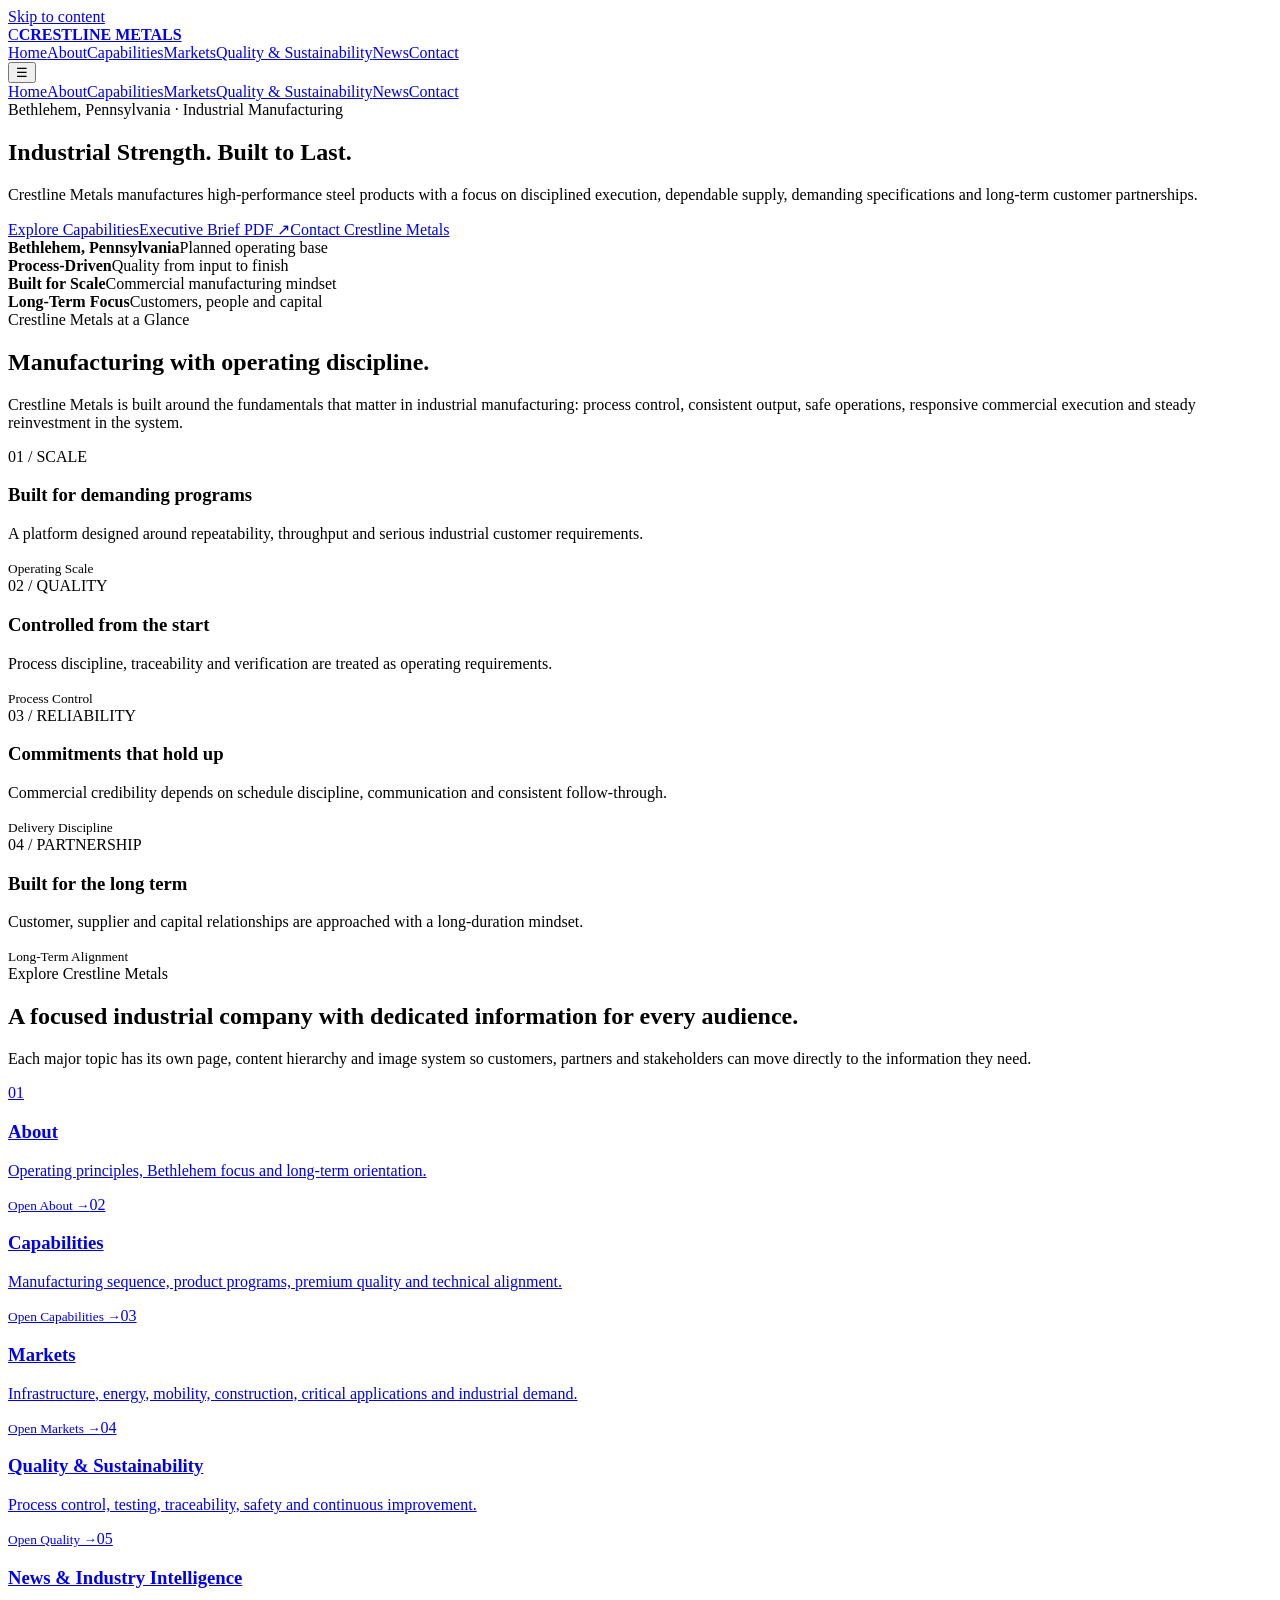
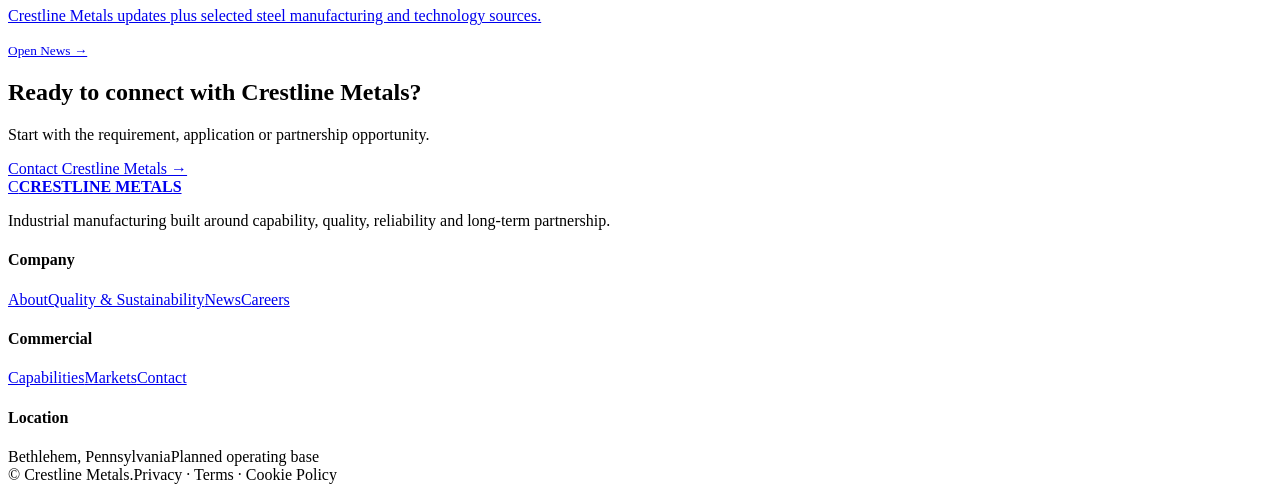
==== index.html @ d195bc72 "Add public executive brief to Crestline homepage" ====
<!doctype html><html lang='en'><head><meta charset='utf-8'><meta name='viewport' content='width=device-width,initial-scale=1'><meta name='description' content='Crestline Metals is a Bethlehem, Pennsylvania-focused industrial manufacturer built around capability, quality, reliability and long-term partnership.'><title>Crestline Metals | Industrial Strength. Built to Last.</title><link rel='stylesheet' href='/styles.css'></head><body><a class='skip' href='#main'>Skip to content</a><div class='progress' id='progress'></div><header><div class='wrap nav'><a class='brand' href='/'><span class='mark'><span>C</span></span><span class='brandtext'><strong>CRESTLINE METALS</strong></span></a><nav class='navlinks'><a class='active' href='/'>Home</a><a href='/about'>About</a><a href='/capabilities'>Capabilities</a><a href='/markets'>Markets</a><a href='/quality'>Quality & Sustainability</a><a href='/news'>News</a><a href='/contact'>Contact</a></nav><button class='menu' id='menu' aria-expanded='false'>☰</button></div><nav class='mobilepanel' id='mobilepanel'><a href='/'>Home</a><a href='/about'>About</a><a href='/capabilities'>Capabilities</a><a href='/markets'>Markets</a><a href='/quality'>Quality & Sustainability</a><a href='/news'>News</a><a href='/contact'>Contact</a></nav></header><main id='main'><section class='hero home'><div class='hero-bg' style="background-image:url('https://images.pexels.com/photos/7739856/pexels-photo-7739856.jpeg?auto=compress&cs=tinysrgb&w=2400')"></div><div class='hero-grid'></div><div class='wrap hero-inner'><span class='eyebrow'>Bethlehem, Pennsylvania · Industrial Manufacturing</span><h1>Industrial Strength. <span>Built to Last.</span></h1><p class='lead'>Crestline Metals manufactures high-performance steel products with a focus on disciplined execution, dependable supply, demanding specifications and long-term customer partnerships.</p><div class='hero-actions'><a class='btn white' href='/capabilities'>Explore Capabilities</a><a class='btn outline' href='https://josephjilovec.com/api/executive-brief/crestline-metals' target='_blank' rel='noopener noreferrer'>Executive Brief PDF ↗</a><a class='btn outline' href='/contact'>Contact Crestline Metals</a></div><div class='hero-meta'><div><strong>Bethlehem, Pennsylvania</strong><span>Planned operating base</span></div><div><strong>Process-Driven</strong><span>Quality from input to finish</span></div><div><strong>Built for Scale</strong><span>Commercial manufacturing mindset</span></div><div><strong>Long-Term Focus</strong><span>Customers, people and capital</span></div></div></div></section><section class='section white'><div class='wrap'><div class='section-head' data-reveal><div><span class='eyebrow'>Crestline Metals at a Glance</span><h2>Manufacturing with operating discipline.</h2></div><p>Crestline Metals is built around the fundamentals that matter in industrial manufacturing: process control, consistent output, safe operations, responsive commercial execution and steady reinvestment in the system.</p></div><div class='grid4' data-reveal><article class='card'><span class='num'>01 / SCALE</span><h3>Built for demanding programs</h3><p>A platform designed around repeatability, throughput and serious industrial customer requirements.</p><small>Operating Scale</small></article><article class='card'><span class='num'>02 / QUALITY</span><h3>Controlled from the start</h3><p>Process discipline, traceability and verification are treated as operating requirements.</p><small>Process Control</small></article><article class='card'><span class='num'>03 / RELIABILITY</span><h3>Commitments that hold up</h3><p>Commercial credibility depends on schedule discipline, communication and consistent follow-through.</p><small>Delivery Discipline</small></article><article class='card'><span class='num'>04 / PARTNERSHIP</span><h3>Built for the long term</h3><p>Customer, supplier and capital relationships are approached with a long-duration mindset.</p><small>Long-Term Alignment</small></article></div></div></section><section class='section dark'><div class='wrap'><div class='section-head' data-reveal><div><span class='eyebrow'>Explore Crestline Metals</span><h2>A focused industrial company with dedicated information for every audience.</h2></div><p>Each major topic has its own page, content hierarchy and image system so customers, partners and stakeholders can move directly to the information they need.</p></div><div class='marketgrid' data-reveal><a class='card' href='/about'><span class='num'>01</span><h3>About</h3><p>Operating principles, Bethlehem focus and long-term orientation.</p><small>Open About →</small></a><a class='card' href='/capabilities'><span class='num'>02</span><h3>Capabilities</h3><p>Manufacturing sequence, product programs, premium quality and technical alignment.</p><small>Open Capabilities →</small></a><a class='card' href='/markets'><span class='num'>03</span><h3>Markets</h3><p>Infrastructure, energy, mobility, construction, critical applications and industrial demand.</p><small>Open Markets →</small></a><a class='card' href='/quality'><span class='num'>04</span><h3>Quality & Sustainability</h3><p>Process control, testing, traceability, safety and continuous improvement.</p><small>Open Quality →</small></a><a class='card' href='/news'><span class='num'>05</span><h3>News & Industry Intelligence</h3><p>Crestline Metals updates plus selected steel manufacturing and technology sources.</p><small>Open News →</small></a></div></div></section></main><section class='final'><div class='wrap finalgrid'><div><h2>Ready to connect with Crestline Metals?</h2><p>Start with the requirement, application or partnership opportunity.</p></div><a class='btn dark' href='/contact'>Contact Crestline Metals →</a></div></section><footer><div class='wrap'><div class='footergrid'><div class='footerbrand'><a class='brand' href='/'><span class='mark'><span>C</span></span><span class='brandtext'><strong>CRESTLINE METALS</strong></span></a><p>Industrial manufacturing built around capability, quality, reliability and long-term partnership.</p></div><div class='fcol'><h4>Company</h4><a href='/about'>About</a><a href='/quality'>Quality & Sustainability</a><a href='/news'>News</a><a href='/careers'>Careers</a></div><div class='fcol'><h4>Commercial</h4><a href='/capabilities'>Capabilities</a><a href='/markets'>Markets</a><a href='/contact'>Contact</a></div><div class='fcol'><h4>Location</h4><span>Bethlehem, Pennsylvania</span><span>Planned operating base</span></div></div><div class='footerbottom'><span>© <span id='year'></span> Crestline Metals.</span><span>Privacy · Terms · Cookie Policy</span></div></div></footer><script src='/site.js'></script></body></html>
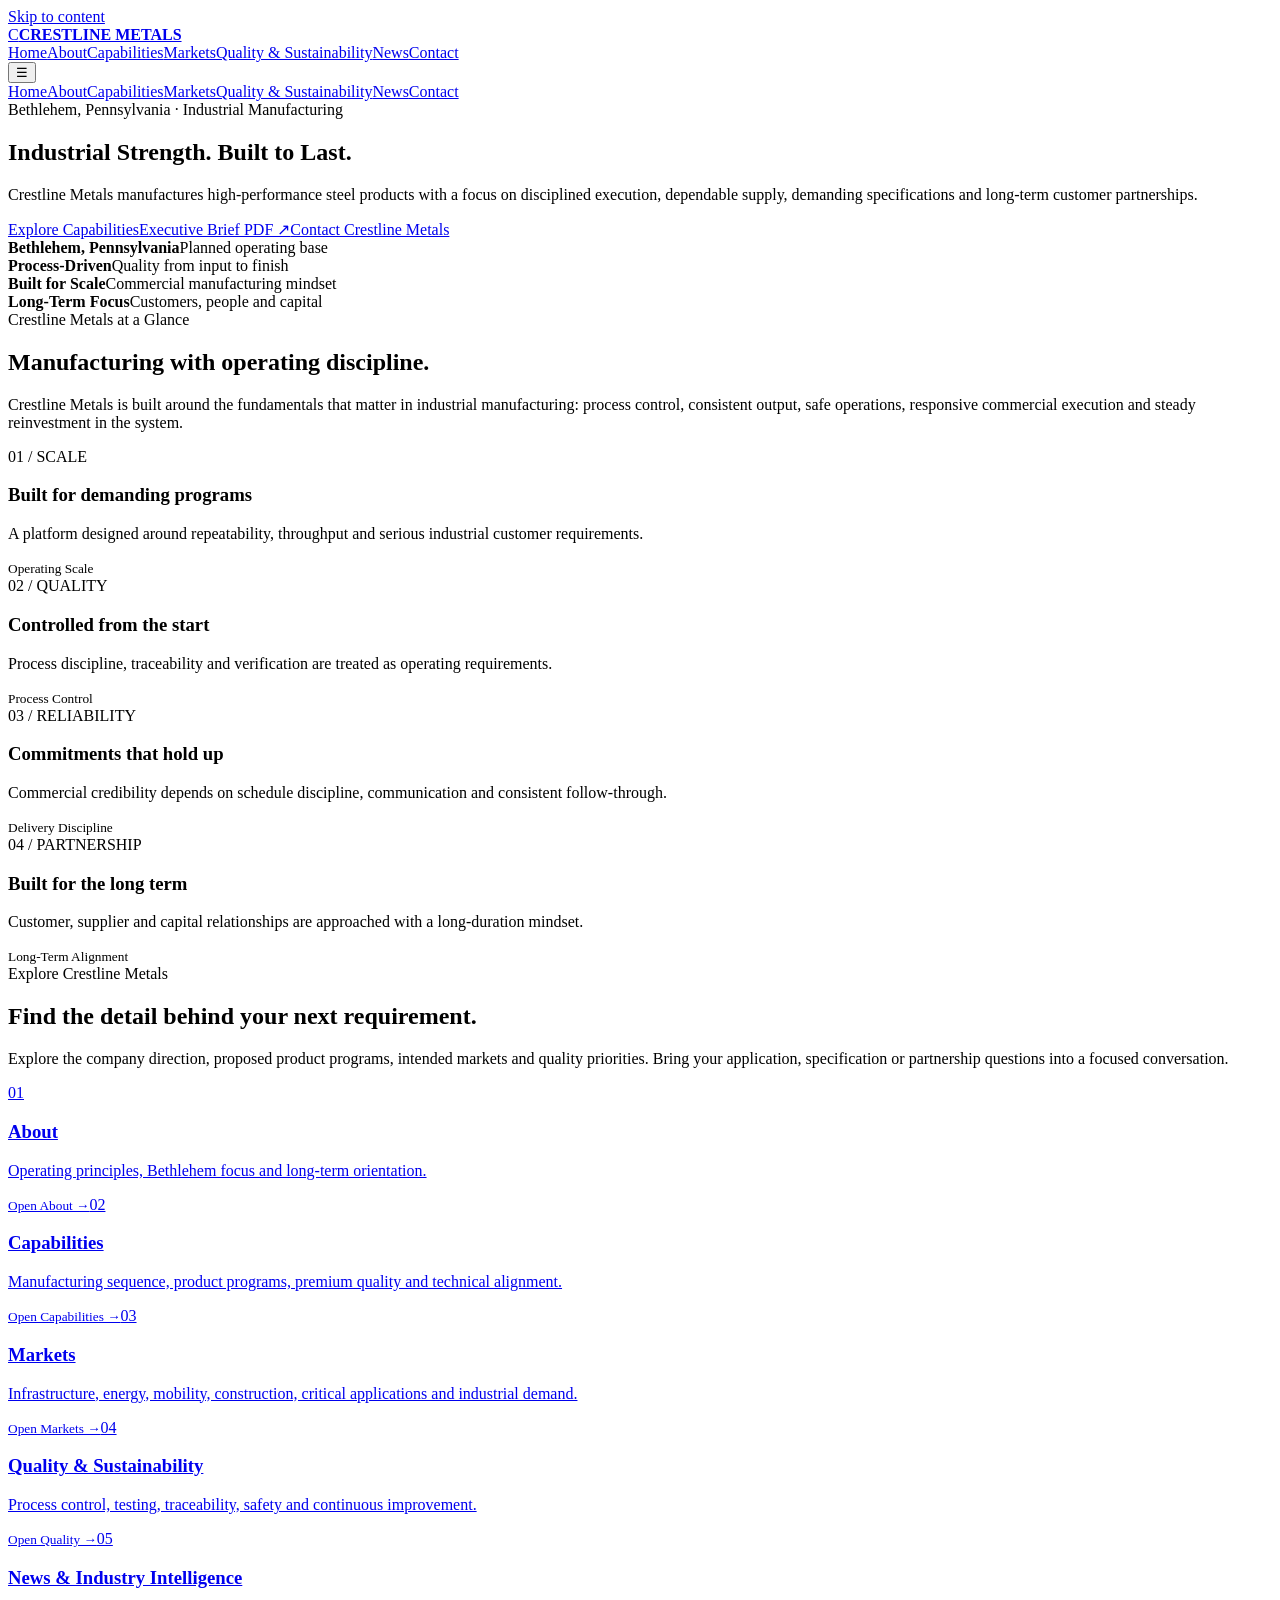
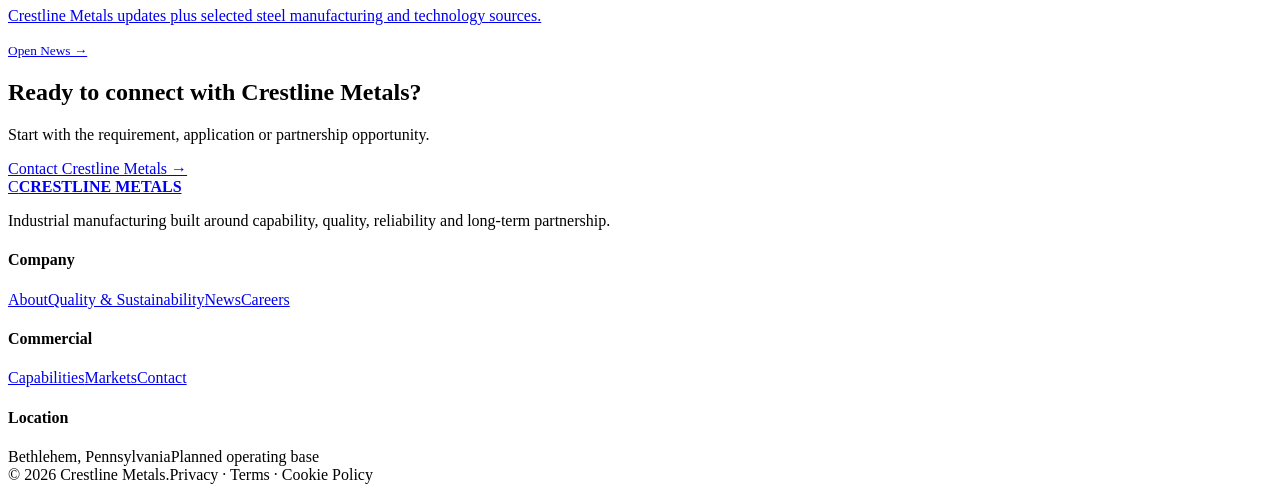
==== commit 8034316a: "Replace internal website commentary with customer-facing copy" ====
--- a/index.html
+++ b/index.html
@@ -1 +1 @@
-<!doctype html><html lang='en'><head><meta charset='utf-8'><meta name='viewport' content='width=device-width,initial-scale=1'><meta name='description' content='Crestline Metals is a Bethlehem, Pennsylvania-focused industrial manufacturer built around capability, quality, reliability and long-term partnership.'><title>Crestline Metals | Industrial Strength. Built to Last.</title><link rel='stylesheet' href='/styles.css'></head><body><a class='skip' href='#main'>Skip to content</a><div class='progress' id='progress'></div><header><div class='wrap nav'><a class='brand' href='/'><span class='mark'><span>C</span></span><span class='brandtext'><strong>CRESTLINE METALS</strong></span></a><nav class='navlinks'><a class='active' href='/'>Home</a><a href='/about'>About</a><a href='/capabilities'>Capabilities</a><a href='/markets'>Markets</a><a href='/quality'>Quality & Sustainability</a><a href='/news'>News</a><a href='/contact'>Contact</a></nav><button class='menu' id='menu' aria-expanded='false'>☰</button></div><nav class='mobilepanel' id='mobilepanel'><a href='/'>Home</a><a href='/about'>About</a><a href='/capabilities'>Capabilities</a><a href='/markets'>Markets</a><a href='/quality'>Quality & Sustainability</a><a href='/news'>News</a><a href='/contact'>Contact</a></nav></header><main id='main'><section class='hero home'><div class='hero-bg' style="background-image:url('https://images.pexels.com/photos/7739856/pexels-photo-7739856.jpeg?auto=compress&cs=tinysrgb&w=2400')"></div><div class='hero-grid'></div><div class='wrap hero-inner'><span class='eyebrow'>Bethlehem, Pennsylvania · Industrial Manufacturing</span><h1>Industrial Strength. <span>Built to Last.</span></h1><p class='lead'>Crestline Metals manufactures high-performance steel products with a focus on disciplined execution, dependable supply, demanding specifications and long-term customer partnerships.</p><div class='hero-actions'><a class='btn white' href='/capabilities'>Explore Capabilities</a><a class='btn outline' href='https://josephjilovec.com/api/executive-brief/crestline-metals' target='_blank' rel='noopener noreferrer'>Executive Brief PDF ↗</a><a class='btn outline' href='/contact'>Contact Crestline Metals</a></div><div class='hero-meta'><div><strong>Bethlehem, Pennsylvania</strong><span>Planned operating base</span></div><div><strong>Process-Driven</strong><span>Quality from input to finish</span></div><div><strong>Built for Scale</strong><span>Commercial manufacturing mindset</span></div><div><strong>Long-Term Focus</strong><span>Customers, people and capital</span></div></div></div></section><section class='section white'><div class='wrap'><div class='section-head' data-reveal><div><span class='eyebrow'>Crestline Metals at a Glance</span><h2>Manufacturing with operating discipline.</h2></div><p>Crestline Metals is built around the fundamentals that matter in industrial manufacturing: process control, consistent output, safe operations, responsive commercial execution and steady reinvestment in the system.</p></div><div class='grid4' data-reveal><article class='card'><span class='num'>01 / SCALE</span><h3>Built for demanding programs</h3><p>A platform designed around repeatability, throughput and serious industrial customer requirements.</p><small>Operating Scale</small></article><article class='card'><span class='num'>02 / QUALITY</span><h3>Controlled from the start</h3><p>Process discipline, traceability and verification are treated as operating requirements.</p><small>Process Control</small></article><article class='card'><span class='num'>03 / RELIABILITY</span><h3>Commitments that hold up</h3><p>Commercial credibility depends on schedule discipline, communication and consistent follow-through.</p><small>Delivery Discipline</small></article><article class='card'><span class='num'>04 / PARTNERSHIP</span><h3>Built for the long term</h3><p>Customer, supplier and capital relationships are approached with a long-duration mindset.</p><small>Long-Term Alignment</small></article></div></div></section><section class='section dark'><div class='wrap'><div class='section-head' data-reveal><div><span class='eyebrow'>Explore Crestline Metals</span><h2>A focused industrial company with dedicated information for every audience.</h2></div><p>Each major topic has its own page, content hierarchy and image system so customers, partners and stakeholders can move directly to the information they need.</p></div><div class='marketgrid' data-reveal><a class='card' href='/about'><span class='num'>01</span><h3>About</h3><p>Operating principles, Bethlehem focus and long-term orientation.</p><small>Open About →</small></a><a class='card' href='/capabilities'><span class='num'>02</span><h3>Capabilities</h3><p>Manufacturing sequence, product programs, premium quality and technical alignment.</p><small>Open Capabilities →</small></a><a class='card' href='/markets'><span class='num'>03</span><h3>Markets</h3><p>Infrastructure, energy, mobility, construction, critical applications and industrial demand.</p><small>Open Markets →</small></a><a class='card' href='/quality'><span class='num'>04</span><h3>Quality & Sustainability</h3><p>Process control, testing, traceability, safety and continuous improvement.</p><small>Open Quality →</small></a><a class='card' href='/news'><span class='num'>05</span><h3>News & Industry Intelligence</h3><p>Crestline Metals updates plus selected steel manufacturing and technology sources.</p><small>Open News →</small></a></div></div></section></main><section class='final'><div class='wrap finalgrid'><div><h2>Ready to connect with Crestline Metals?</h2><p>Start with the requirement, application or partnership opportunity.</p></div><a class='btn dark' href='/contact'>Contact Crestline Metals →</a></div></section><footer><div class='wrap'><div class='footergrid'><div class='footerbrand'><a class='brand' href='/'><span class='mark'><span>C</span></span><span class='brandtext'><strong>CRESTLINE METALS</strong></span></a><p>Industrial manufacturing built around capability, quality, reliability and long-term partnership.</p></div><div class='fcol'><h4>Company</h4><a href='/about'>About</a><a href='/quality'>Quality & Sustainability</a><a href='/news'>News</a><a href='/careers'>Careers</a></div><div class='fcol'><h4>Commercial</h4><a href='/capabilities'>Capabilities</a><a href='/markets'>Markets</a><a href='/contact'>Contact</a></div><div class='fcol'><h4>Location</h4><span>Bethlehem, Pennsylvania</span><span>Planned operating base</span></div></div><div class='footerbottom'><span>© <span id='year'></span> Crestline Metals.</span><span>Privacy · Terms · Cookie Policy</span></div></div></footer><script src='/site.js'></script></body></html>+<!doctype html><html lang='en'><head><meta charset='utf-8'><meta name='viewport' content='width=device-width,initial-scale=1'><meta name='description' content='Crestline Metals is a Bethlehem, Pennsylvania-focused industrial manufacturer built around capability, quality, reliability and long-term partnership.'><title>Crestline Metals | Industrial Strength. Built to Last.</title><link rel='stylesheet' href='/styles.css'></head><body><a class='skip' href='#main'>Skip to content</a><div class='progress' id='progress'></div><header><div class='wrap nav'><a class='brand' href='/'><span class='mark'><span>C</span></span><span class='brandtext'><strong>CRESTLINE METALS</strong></span></a><nav class='navlinks'><a class='active' href='/'>Home</a><a href='/about'>About</a><a href='/capabilities'>Capabilities</a><a href='/markets'>Markets</a><a href='/quality'>Quality & Sustainability</a><a href='/news'>News</a><a href='/contact'>Contact</a></nav><button class='menu' id='menu' aria-expanded='false'>☰</button></div><nav class='mobilepanel' id='mobilepanel'><a href='/'>Home</a><a href='/about'>About</a><a href='/capabilities'>Capabilities</a><a href='/markets'>Markets</a><a href='/quality'>Quality & Sustainability</a><a href='/news'>News</a><a href='/contact'>Contact</a></nav></header><main id='main'><section class='hero home'><div class='hero-bg' style="background-image:url('https://images.pexels.com/photos/7739856/pexels-photo-7739856.jpeg?auto=compress&cs=tinysrgb&w=2400')"></div><div class='hero-grid'></div><div class='wrap hero-inner'><span class='eyebrow'>Bethlehem, Pennsylvania · Industrial Manufacturing</span><h1>Industrial Strength. <span>Built to Last.</span></h1><p class='lead'>Crestline Metals manufactures high-performance steel products with a focus on disciplined execution, dependable supply, demanding specifications and long-term customer partnerships.</p><div class='hero-actions'><a class='btn white' href='/capabilities'>Explore Capabilities</a><a class='btn outline' href='https://josephjilovec.com/api/executive-brief/crestline-metals' target='_blank' rel='noopener noreferrer'>Executive Brief PDF ↗</a><a class='btn outline' href='/contact'>Contact Crestline Metals</a></div><div class='hero-meta'><div><strong>Bethlehem, Pennsylvania</strong><span>Planned operating base</span></div><div><strong>Process-Driven</strong><span>Quality from input to finish</span></div><div><strong>Built for Scale</strong><span>Commercial manufacturing mindset</span></div><div><strong>Long-Term Focus</strong><span>Customers, people and capital</span></div></div></div></section><section class='section white'><div class='wrap'><div class='section-head' data-reveal><div><span class='eyebrow'>Crestline Metals at a Glance</span><h2>Manufacturing with operating discipline.</h2></div><p>Crestline Metals is built around the fundamentals that matter in industrial manufacturing: process control, consistent output, safe operations, responsive commercial execution and steady reinvestment in the system.</p></div><div class='grid4' data-reveal><article class='card'><span class='num'>01 / SCALE</span><h3>Built for demanding programs</h3><p>A platform designed around repeatability, throughput and serious industrial customer requirements.</p><small>Operating Scale</small></article><article class='card'><span class='num'>02 / QUALITY</span><h3>Controlled from the start</h3><p>Process discipline, traceability and verification are treated as operating requirements.</p><small>Process Control</small></article><article class='card'><span class='num'>03 / RELIABILITY</span><h3>Commitments that hold up</h3><p>Commercial credibility depends on schedule discipline, communication and consistent follow-through.</p><small>Delivery Discipline</small></article><article class='card'><span class='num'>04 / PARTNERSHIP</span><h3>Built for the long term</h3><p>Customer, supplier and capital relationships are approached with a long-duration mindset.</p><small>Long-Term Alignment</small></article></div></div></section><section class='section dark'><div class='wrap'><div class='section-head' data-reveal><div><span class='eyebrow'>Explore Crestline Metals</span><h2>Find the detail behind your next requirement.</h2></div><p>Explore the company direction, proposed product programs, intended markets and quality priorities. Bring your application, specification or partnership questions into a focused conversation.</p></div><div class='marketgrid' data-reveal><a class='card' href='/about'><span class='num'>01</span><h3>About</h3><p>Operating principles, Bethlehem focus and long-term orientation.</p><small>Open About →</small></a><a class='card' href='/capabilities'><span class='num'>02</span><h3>Capabilities</h3><p>Manufacturing sequence, product programs, premium quality and technical alignment.</p><small>Open Capabilities →</small></a><a class='card' href='/markets'><span class='num'>03</span><h3>Markets</h3><p>Infrastructure, energy, mobility, construction, critical applications and industrial demand.</p><small>Open Markets →</small></a><a class='card' href='/quality'><span class='num'>04</span><h3>Quality & Sustainability</h3><p>Process control, testing, traceability, safety and continuous improvement.</p><small>Open Quality →</small></a><a class='card' href='/news'><span class='num'>05</span><h3>News & Industry Intelligence</h3><p>Crestline Metals updates plus selected steel manufacturing and technology sources.</p><small>Open News →</small></a></div></div></section></main><section class='final'><div class='wrap finalgrid'><div><h2>Ready to connect with Crestline Metals?</h2><p>Start with the requirement, application or partnership opportunity.</p></div><a class='btn dark' href='/contact'>Contact Crestline Metals →</a></div></section><footer><div class='wrap'><div class='footergrid'><div class='footerbrand'><a class='brand' href='/'><span class='mark'><span>C</span></span><span class='brandtext'><strong>CRESTLINE METALS</strong></span></a><p>Industrial manufacturing built around capability, quality, reliability and long-term partnership.</p></div><div class='fcol'><h4>Company</h4><a href='/about'>About</a><a href='/quality'>Quality & Sustainability</a><a href='/news'>News</a><a href='/careers'>Careers</a></div><div class='fcol'><h4>Commercial</h4><a href='/capabilities'>Capabilities</a><a href='/markets'>Markets</a><a href='/contact'>Contact</a></div><div class='fcol'><h4>Location</h4><span>Bethlehem, Pennsylvania</span><span>Planned operating base</span></div></div><div class='footerbottom'><span>© <span id='year'></span> Crestline Metals.</span><span>Privacy · Terms · Cookie Policy</span></div></div></footer><script src='/site.js'></script></body></html>
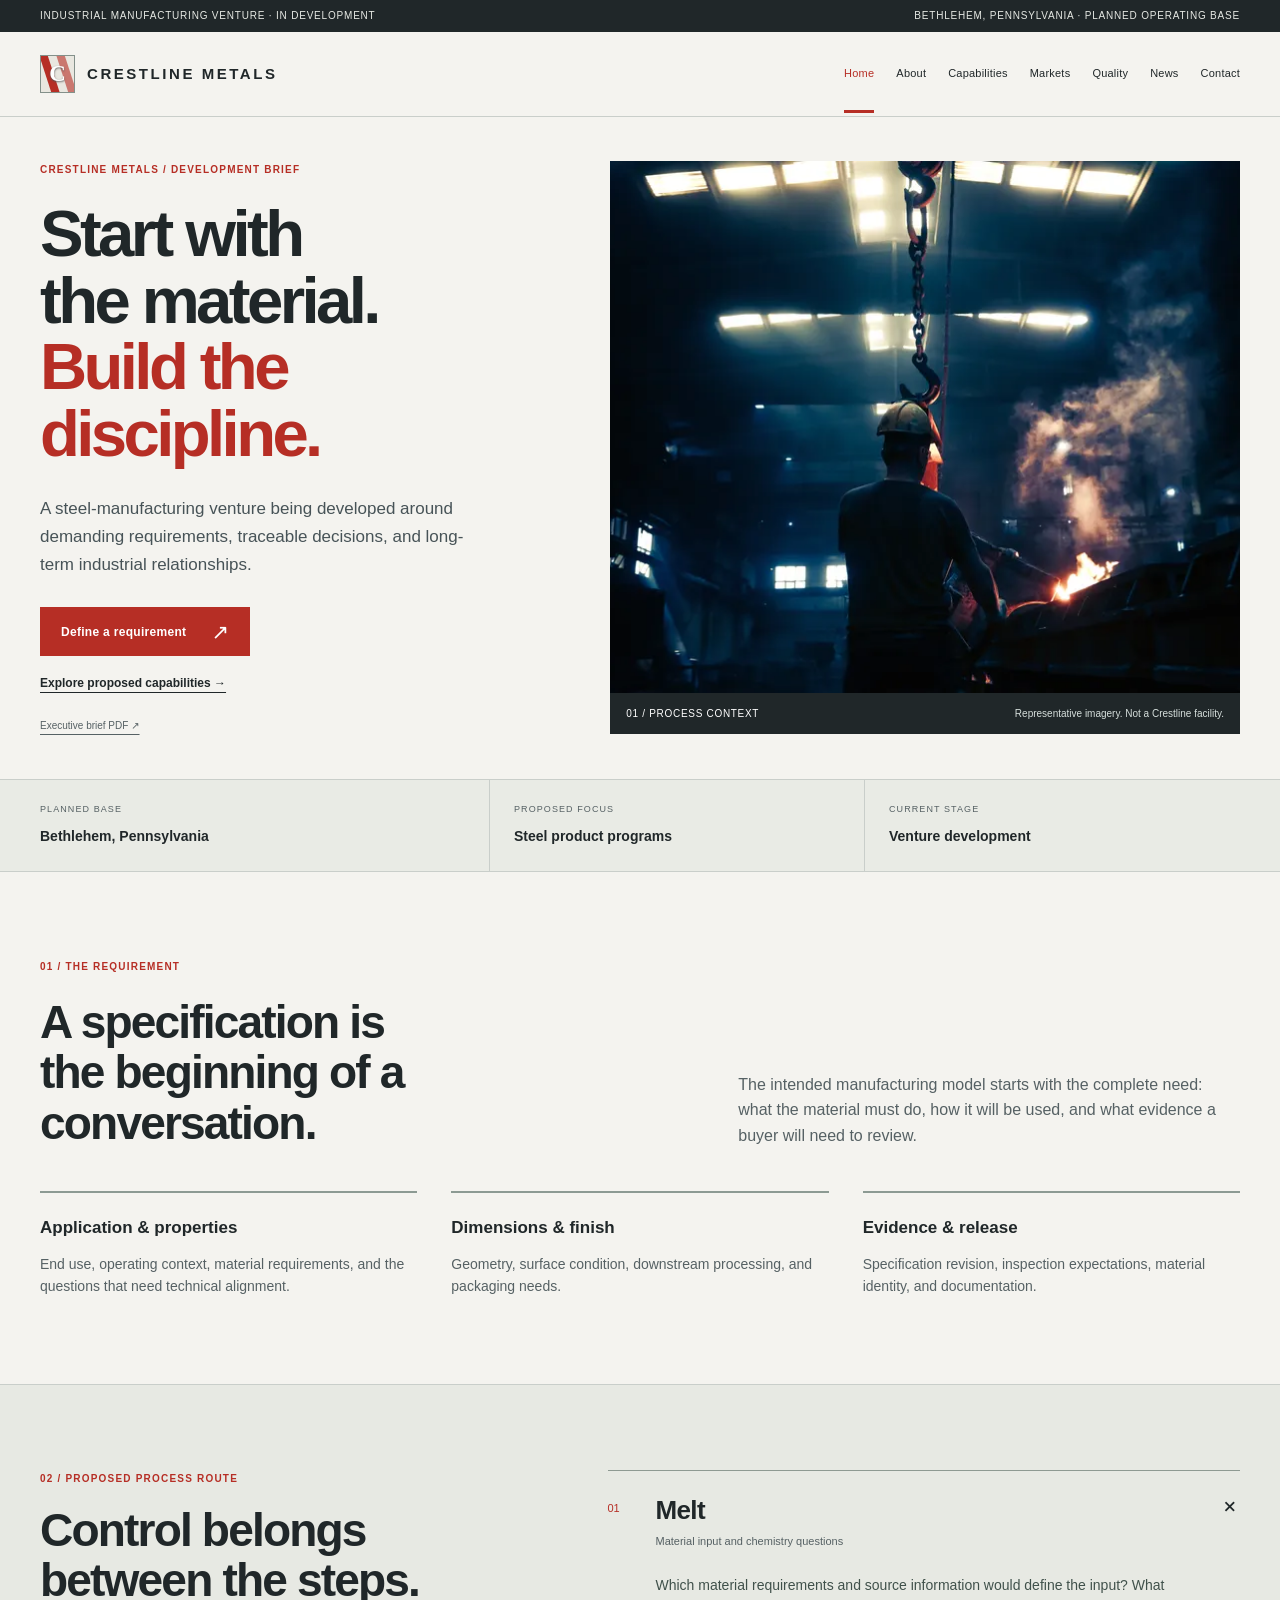
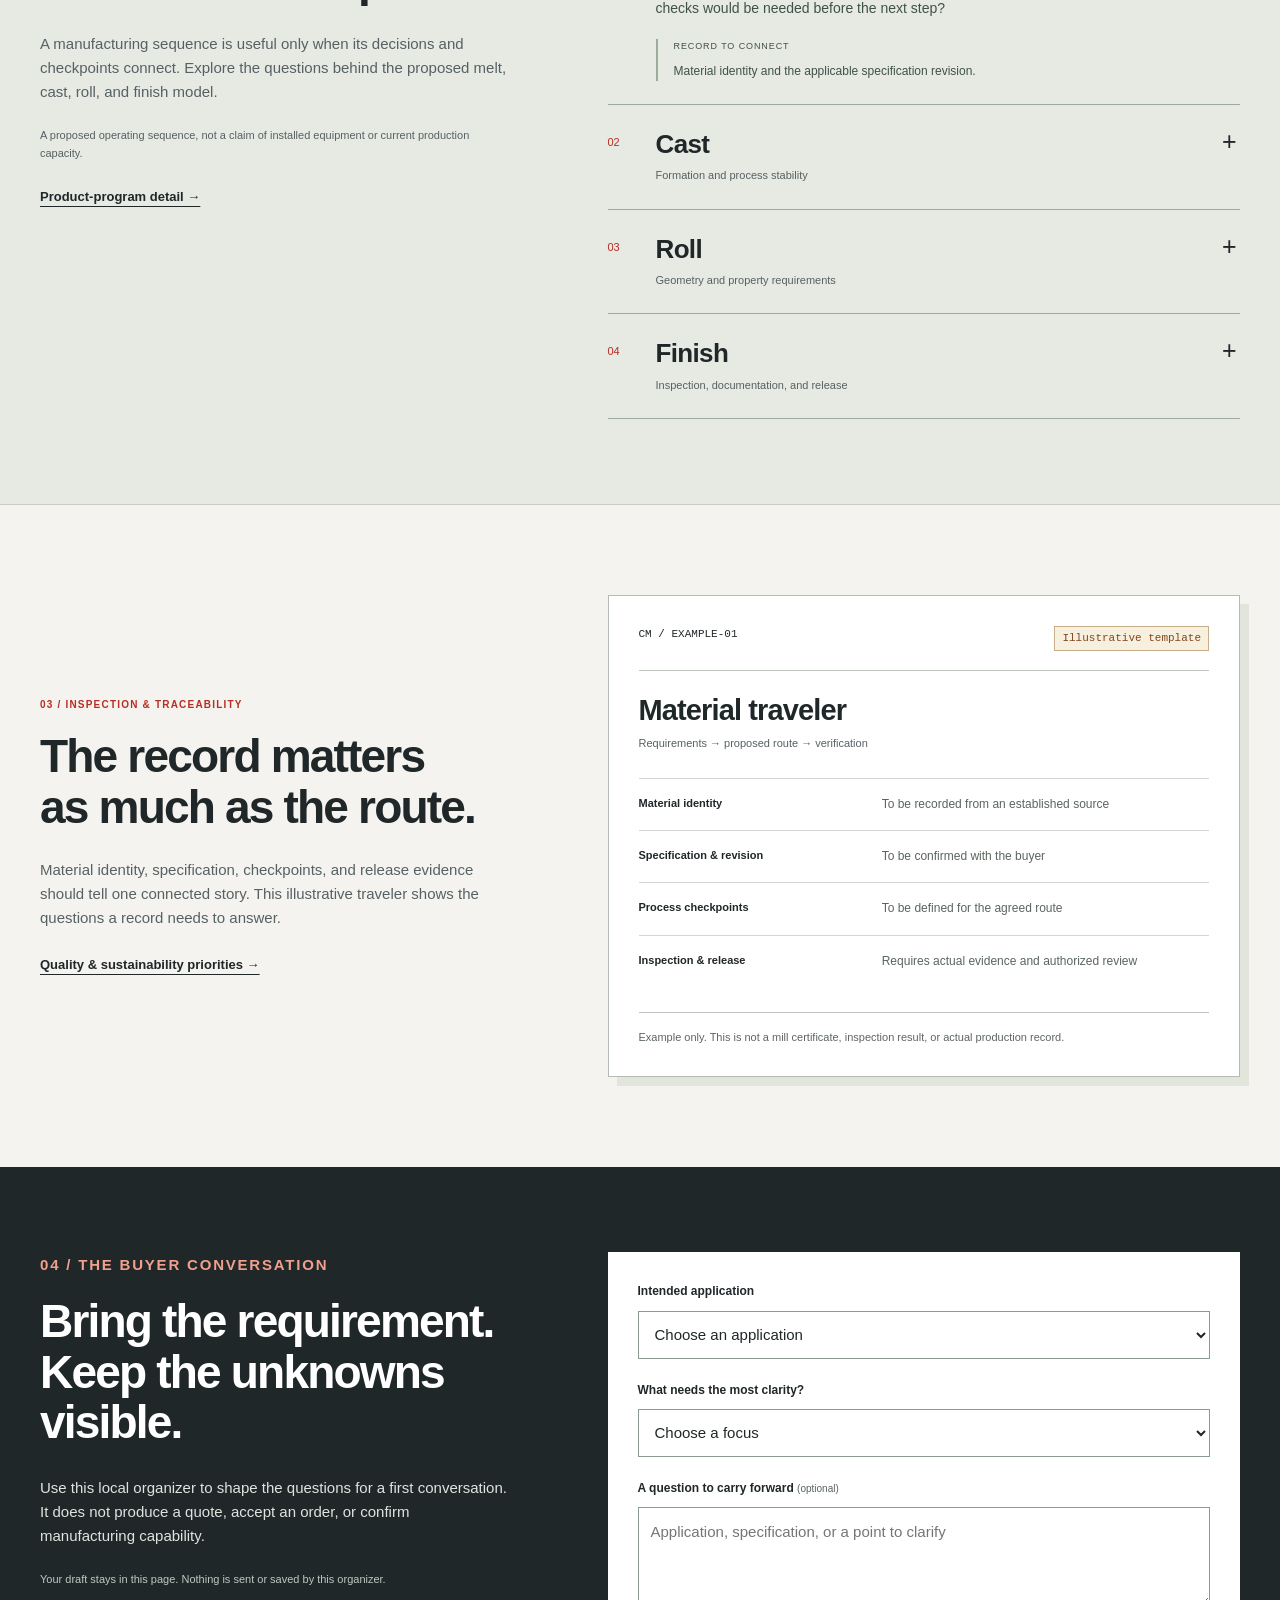
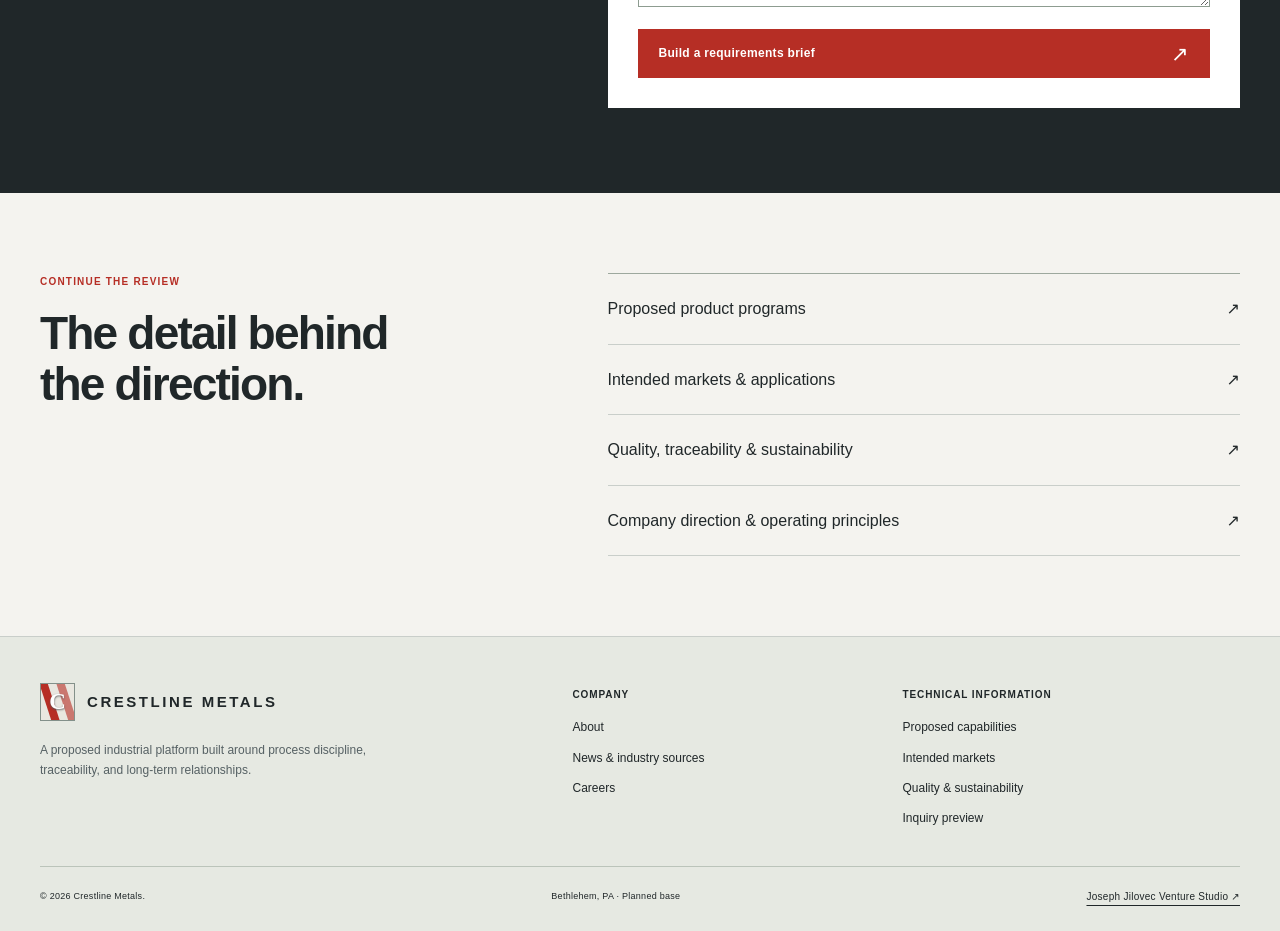
==== commit 46e15cd1: "Build Crestline's material-to-buyer story and consolidate its theme Connect requirements, a proposed" ====
--- a/index.html
+++ b/index.html
@@ -1 +1,14 @@
-<!doctype html><html lang='en'><head><meta charset='utf-8'><meta name='viewport' content='width=device-width,initial-scale=1'><meta name='description' content='Crestline Metals is a Bethlehem, Pennsylvania-focused industrial manufacturer built around capability, quality, reliability and long-term partnership.'><title>Crestline Metals | Industrial Strength. Built to Last.</title><link rel='stylesheet' href='/styles.css'></head><body><a class='skip' href='#main'>Skip to content</a><div class='progress' id='progress'></div><header><div class='wrap nav'><a class='brand' href='/'><span class='mark'><span>C</span></span><span class='brandtext'><strong>CRESTLINE METALS</strong></span></a><nav class='navlinks'><a class='active' href='/'>Home</a><a href='/about'>About</a><a href='/capabilities'>Capabilities</a><a href='/markets'>Markets</a><a href='/quality'>Quality & Sustainability</a><a href='/news'>News</a><a href='/contact'>Contact</a></nav><button class='menu' id='menu' aria-expanded='false'>☰</button></div><nav class='mobilepanel' id='mobilepanel'><a href='/'>Home</a><a href='/about'>About</a><a href='/capabilities'>Capabilities</a><a href='/markets'>Markets</a><a href='/quality'>Quality & Sustainability</a><a href='/news'>News</a><a href='/contact'>Contact</a></nav></header><main id='main'><section class='hero home'><div class='hero-bg' style="background-image:url('https://images.pexels.com/photos/7739856/pexels-photo-7739856.jpeg?auto=compress&cs=tinysrgb&w=2400')"></div><div class='hero-grid'></div><div class='wrap hero-inner'><span class='eyebrow'>Bethlehem, Pennsylvania · Industrial Manufacturing</span><h1>Industrial Strength. <span>Built to Last.</span></h1><p class='lead'>Crestline Metals manufactures high-performance steel products with a focus on disciplined execution, dependable supply, demanding specifications and long-term customer partnerships.</p><div class='hero-actions'><a class='btn white' href='/capabilities'>Explore Capabilities</a><a class='btn outline' href='https://josephjilovec.com/api/executive-brief/crestline-metals' target='_blank' rel='noopener noreferrer'>Executive Brief PDF ↗</a><a class='btn outline' href='/contact'>Contact Crestline Metals</a></div><div class='hero-meta'><div><strong>Bethlehem, Pennsylvania</strong><span>Planned operating base</span></div><div><strong>Process-Driven</strong><span>Quality from input to finish</span></div><div><strong>Built for Scale</strong><span>Commercial manufacturing mindset</span></div><div><strong>Long-Term Focus</strong><span>Customers, people and capital</span></div></div></div></section><section class='section white'><div class='wrap'><div class='section-head' data-reveal><div><span class='eyebrow'>Crestline Metals at a Glance</span><h2>Manufacturing with operating discipline.</h2></div><p>Crestline Metals is built around the fundamentals that matter in industrial manufacturing: process control, consistent output, safe operations, responsive commercial execution and steady reinvestment in the system.</p></div><div class='grid4' data-reveal><article class='card'><span class='num'>01 / SCALE</span><h3>Built for demanding programs</h3><p>A platform designed around repeatability, throughput and serious industrial customer requirements.</p><small>Operating Scale</small></article><article class='card'><span class='num'>02 / QUALITY</span><h3>Controlled from the start</h3><p>Process discipline, traceability and verification are treated as operating requirements.</p><small>Process Control</small></article><article class='card'><span class='num'>03 / RELIABILITY</span><h3>Commitments that hold up</h3><p>Commercial credibility depends on schedule discipline, communication and consistent follow-through.</p><small>Delivery Discipline</small></article><article class='card'><span class='num'>04 / PARTNERSHIP</span><h3>Built for the long term</h3><p>Customer, supplier and capital relationships are approached with a long-duration mindset.</p><small>Long-Term Alignment</small></article></div></div></section><section class='section dark'><div class='wrap'><div class='section-head' data-reveal><div><span class='eyebrow'>Explore Crestline Metals</span><h2>Find the detail behind your next requirement.</h2></div><p>Explore the company direction, proposed product programs, intended markets and quality priorities. Bring your application, specification or partnership questions into a focused conversation.</p></div><div class='marketgrid' data-reveal><a class='card' href='/about'><span class='num'>01</span><h3>About</h3><p>Operating principles, Bethlehem focus and long-term orientation.</p><small>Open About →</small></a><a class='card' href='/capabilities'><span class='num'>02</span><h3>Capabilities</h3><p>Manufacturing sequence, product programs, premium quality and technical alignment.</p><small>Open Capabilities →</small></a><a class='card' href='/markets'><span class='num'>03</span><h3>Markets</h3><p>Infrastructure, energy, mobility, construction, critical applications and industrial demand.</p><small>Open Markets →</small></a><a class='card' href='/quality'><span class='num'>04</span><h3>Quality & Sustainability</h3><p>Process control, testing, traceability, safety and continuous improvement.</p><small>Open Quality →</small></a><a class='card' href='/news'><span class='num'>05</span><h3>News & Industry Intelligence</h3><p>Crestline Metals updates plus selected steel manufacturing and technology sources.</p><small>Open News →</small></a></div></div></section></main><section class='final'><div class='wrap finalgrid'><div><h2>Ready to connect with Crestline Metals?</h2><p>Start with the requirement, application or partnership opportunity.</p></div><a class='btn dark' href='/contact'>Contact Crestline Metals →</a></div></section><footer><div class='wrap'><div class='footergrid'><div class='footerbrand'><a class='brand' href='/'><span class='mark'><span>C</span></span><span class='brandtext'><strong>CRESTLINE METALS</strong></span></a><p>Industrial manufacturing built around capability, quality, reliability and long-term partnership.</p></div><div class='fcol'><h4>Company</h4><a href='/about'>About</a><a href='/quality'>Quality & Sustainability</a><a href='/news'>News</a><a href='/careers'>Careers</a></div><div class='fcol'><h4>Commercial</h4><a href='/capabilities'>Capabilities</a><a href='/markets'>Markets</a><a href='/contact'>Contact</a></div><div class='fcol'><h4>Location</h4><span>Bethlehem, Pennsylvania</span><span>Planned operating base</span></div></div><div class='footerbottom'><span>© <span id='year'></span> Crestline Metals.</span><span>Privacy · Terms · Cookie Policy</span></div></div></footer><script src='/site.js'></script></body></html>+<!doctype html><html lang="en"><head><meta charset="utf-8"><meta name="viewport" content="width=device-width,initial-scale=1"><title>Crestline Metals | Material. Process. Evidence.</title><meta name="description" content="A steel-manufacturing venture in development. Explore proposed process routes, traceability priorities, and a local buyer requirements brief. Bethlehem, Pennsylvania is the planned operating base."><link rel="canonical" href="https://crestlinemetals.josephjilovec.com/"><meta property="og:title" content="Crestline Metals | Material. Process. Evidence."><meta property="og:description" content="A proposed industrial platform centered on material requirements, process discipline, and traceable evidence."><meta property="og:url" content="https://crestlinemetals.josephjilovec.com/"><meta property="og:type" content="website"><meta property="og:image" content="https://crestlinemetals.josephjilovec.com/assets/steel-processing-1600.webp"><link rel="stylesheet" href="/styles.css"><script src="/site.js" defer></script><link rel="icon" href="/assets/crestline-mark.svg" type="image/svg+xml"></head><body><a class="skip" href="#main">Skip to content</a><header class="site-header"><div class="stage-strip"><div class="wrap"><span>Industrial manufacturing venture · In development</span><span>Bethlehem, Pennsylvania · Planned operating base</span></div></div><div class="wrap nav"><a class="brand" href="/" aria-label="Crestline Metals home"><span class="mark" aria-hidden="true"><span>C</span></span><span class="brandtext"><strong>CRESTLINE METALS</strong></span></a><nav class="navlinks" aria-label="Main navigation"><a href="/" aria-current="page">Home</a><a href="/about">About</a><a href="/capabilities">Capabilities</a><a href="/markets">Markets</a><a href="/quality">Quality</a><a href="/news">News</a><a href="/contact">Contact</a></nav><button class="menu" id="menu" type="button" aria-expanded="false" aria-controls="mobilepanel">Menu <span aria-hidden="true">+</span></button></div><nav class="mobilepanel" id="mobilepanel" aria-label="Mobile navigation" hidden><a href="/" aria-current="page">Home</a><a href="/about">About</a><a href="/capabilities">Capabilities</a><a href="/markets">Markets</a><a href="/quality">Quality</a><a href="/news">News</a><a href="/contact">Contact</a><a href="/careers">Careers</a></nav></header><main id="main">
+<section class="material-hero wrap" aria-labelledby="hero-title"><div class="material-copy"><p class="eyebrow">Crestline Metals / Development brief</p><h1 id="hero-title">Start with<br />the material.<br /><span>Build the discipline.</span></h1><p class="lead">A steel-manufacturing venture being developed around demanding requirements, traceable decisions, and long-term industrial relationships.</p><a class="btn red" href="#buyer-brief">Define a requirement <span aria-hidden="true">↗</span></a><a class="under-link" href="/capabilities">Explore proposed capabilities →</a><a class="brief-link" href="https://josephjilovec.com/api/executive-brief/crestline-metals" target="_blank" rel="noopener noreferrer">Executive brief PDF ↗</a></div><figure class="material-photo"><img src="/assets/steel-processing-1600.webp" srcset="/assets/steel-processing-800.webp 800w, /assets/steel-processing-1600.webp 1600w" sizes="(max-width: 760px) 100vw, 54vw" width="1600" height="1067" fetchpriority="high" alt="Representative photograph of an industrial worker beside a heated metal process." /><figcaption><span>01 / Process context</span><span>Representative imagery. Not a Crestline facility.</span></figcaption></figure></section>
+<div class="development-band"><div class="wrap"><div><span>Planned base</span><strong>Bethlehem, Pennsylvania</strong></div><div><span>Proposed focus</span><strong>Steel product programs</strong></div><div><span>Current stage</span><strong>Venture development</strong></div></div></div>
+<section class="requirements-section wrap" aria-labelledby="requirements-title"><div class="section-label">01 / The requirement</div><div class="requirements-intro"><h2 id="requirements-title">A specification is<br />the beginning of a conversation.</h2><p>The intended manufacturing model starts with the complete need: what the material must do, how it will be used, and what evidence a buyer will need to review.</p></div><dl class="requirement-topics"><div><dt>Application &amp; properties</dt><dd>End use, operating context, material requirements, and the questions that need technical alignment.</dd></div><div><dt>Dimensions &amp; finish</dt><dd>Geometry, surface condition, downstream processing, and packaging needs.</dd></div><div><dt>Evidence &amp; release</dt><dd>Specification revision, inspection expectations, material identity, and documentation.</dd></div></dl></section>
+<section class="route-section" aria-labelledby="route-title"><div class="wrap route-grid"><div><p class="section-label">02 / Proposed process route</p><h2 id="route-title">Control belongs<br />between the steps.</h2><p>A manufacturing sequence is useful only when its decisions and checkpoints connect. Explore the questions behind the proposed melt, cast, roll, and finish model.</p><p class="scope-note">A proposed operating sequence, not a claim of installed equipment or current production capacity.</p><a class="under-link" href="/capabilities">Product-program detail →</a></div><div class="process-route">
+<details open><summary><span class="route-number">01</span><span><strong>Melt</strong><small>Material input and chemistry questions</small></span><span class="expand" aria-hidden="true">+</span></summary><div><p>Which material requirements and source information would define the input? What checks would be needed before the next step?</p><dl><dt>Record to connect</dt><dd>Material identity and the applicable specification revision.</dd></dl></div></details>
+<details><summary><span class="route-number">02</span><span><strong>Cast</strong><small>Formation and process stability</small></span><span class="expand" aria-hidden="true">+</span></summary><div><p>Which formation route would fit the intended product? What process information would need to follow the material?</p><dl><dt>Record to connect</dt><dd>Proposed route, process checkpoints, and material continuity.</dd></dl></div></details>
+<details><summary><span class="route-number">03</span><span><strong>Roll</strong><small>Geometry and property requirements</small></span><span class="expand" aria-hidden="true">+</span></summary><div><p>Which dimensions, property requirements, and downstream needs would shape the route? What evidence would confirm the agreed requirement?</p><dl><dt>Record to connect</dt><dd>Buyer requirements and the proposed dimensional verification plan.</dd></dl></div></details>
+<details><summary><span class="route-number">04</span><span><strong>Finish</strong><small>Inspection, documentation, and release</small></span><span class="expand" aria-hidden="true">+</span></summary><div><p>Which finish, packaging, inspection, and release documents would be required? Who would verify that the record is complete?</p><dl><dt>Record to connect</dt><dd>Inspection evidence, documentation review, and release authority.</dd></dl></div></details>
+</div></div></section>
+<section class="trace-section wrap" aria-labelledby="trace-title"><div class="trace-intro"><p class="section-label">03 / Inspection &amp; traceability</p><h2 id="trace-title">The record matters<br />as much as the route.</h2><p>Material identity, specification, checkpoints, and release evidence should tell one connected story. This illustrative traveler shows the questions a record needs to answer.</p><a class="under-link" href="/quality">Quality &amp; sustainability priorities →</a></div><article class="traveler" aria-label="Illustrative traceability traveler"><div class="traveler-head"><span>CM / EXAMPLE-01</span><span class="status-tag">Illustrative template</span></div><h3>Material traveler</h3><p class="traveler-subtitle">Requirements → proposed route → verification</p><dl><div><dt>Material identity</dt><dd>To be recorded from an established source</dd></div><div><dt>Specification &amp; revision</dt><dd>To be confirmed with the buyer</dd></div><div><dt>Process checkpoints</dt><dd>To be defined for the agreed route</dd></div><div><dt>Inspection &amp; release</dt><dd>Requires actual evidence and authorized review</dd></div></dl><p class="traveler-note">Example only. This is not a mill certificate, inspection result, or actual production record.</p></article></section>
+<section id="buyer-brief" class="buyer-section" aria-labelledby="buyer-title"><div class="wrap buyer-grid"><div><p class="section-label">04 / The buyer conversation</p><h2 id="buyer-title">Bring the requirement.<br />Keep the unknowns visible.</h2><p>Use this local organizer to shape the questions for a first conversation. It does not produce a quote, accept an order, or confirm manufacturing capability.</p><p class="scope-note">Your draft stays in this page. Nothing is sent or saved by this organizer.</p></div><div class="buyer-workspace"><form id="requirement-brief"><div class="field"><label for="application">Intended application</label><select id="application" required><option value="">Choose an application</option><option value="infrastructure">Infrastructure</option><option value="energy">Energy</option><option value="mobility">Automotive &amp; mobility</option><option value="construction">Construction</option><option value="equipment">Industrial equipment</option><option value="other">Another application / To discuss</option></select></div><div class="field"><label for="priority">What needs the most clarity?</label><select id="priority" required><option value="">Choose a focus</option><option value="properties">Material properties</option><option value="dimensions">Dimensions &amp; finish</option><option value="traceability">Traceability &amp; documentation</option><option value="program">Program scope &amp; timing</option></select></div><div class="field"><label for="requirement-note">A question to carry forward <span>(optional)</span></label><textarea id="requirement-note" maxlength="1200" rows="3" placeholder="Application, specification, or a point to clarify"></textarea></div><button class="btn red" type="submit">Build a requirements brief <span aria-hidden="true">↗</span></button></form><section id="brief-result" class="brief-result" hidden aria-labelledby="brief-result-title"><h3 id="brief-result-title" tabindex="-1">Your requirements brief</h3><label for="brief-copy">Local draft / Not sent</label><textarea id="brief-copy" rows="10" readonly></textarea><p id="brief-status" role="status"></p><a class="btn dark" href="/contact#inquiry">Open the inquiry preview →</a><p class="scope-note">The inquiry page is also a local preview. This draft is not transferred or delivered automatically.</p></section></div></div></section>
+<section class="technical-index wrap" aria-labelledby="technical-title"><div><p class="section-label">Continue the review</p><h2 id="technical-title">The detail behind<br />the direction.</h2></div><nav aria-label="Explore technical information"><a href="/capabilities"><span>Proposed product programs</span><span aria-hidden="true">↗</span></a><a href="/markets"><span>Intended markets &amp; applications</span><span aria-hidden="true">↗</span></a><a href="/quality"><span>Quality, traceability &amp; sustainability</span><span aria-hidden="true">↗</span></a><a href="/about"><span>Company direction &amp; operating principles</span><span aria-hidden="true">↗</span></a></nav></section>
+</main><footer><div class="wrap"><div class="footergrid"><div class="footerbrand"><a class="brand" href="/"><span class="mark" aria-hidden="true"><span>C</span></span><span class="brandtext"><strong>CRESTLINE METALS</strong></span></a><p>A proposed industrial platform built around process discipline, traceability, and long-term relationships.</p></div><nav class="fcol" aria-label="Company links"><h2>Company</h2><a href="/about">About</a><a href="/news">News &amp; industry sources</a><a href="/careers">Careers</a></nav><nav class="fcol" aria-label="Technical links"><h2>Technical information</h2><a href="/capabilities">Proposed capabilities</a><a href="/markets">Intended markets</a><a href="/quality">Quality &amp; sustainability</a><a href="/contact">Inquiry preview</a></nav></div><div class="footerbottom"><span>© <span data-year>2026</span> Crestline Metals.</span><span>Bethlehem, PA · Planned base</span><a href="https://josephjilovec.com" target="_blank" rel="noopener noreferrer">Joseph Jilovec Venture Studio ↗</a></div></div></footer></body></html>
--- a/styles.css
+++ b/styles.css
@@ -0,0 +1,4 @@
+:root{--ink:#202729;--muted:#566164;--red:#b62e25;--paper:#f4f3ef;--white:#fff;--line:#c9ceca;--dark:#202729;--max:1260px}*{box-sizing:border-box}html{scroll-behavior:smooth;scroll-padding-top:130px}body{margin:0;background:var(--paper);color:var(--ink);font:16px/1.6 "Arial",ui-sans-serif,system-ui,sans-serif;-webkit-font-smoothing:antialiased}a{color:inherit;text-underline-offset:5px}button,input,select,textarea{font:inherit}button{cursor:pointer}img{display:block;max-width:100%;height:auto}h1,h2,h3,h4,p,figure{margin:0}h1,h2,h3,h4{line-height:1.1;font-weight:700;letter-spacing:-.04em}h1{font-size:clamp(46px,5.5vw,78px)}h2{font-size:clamp(34px,3.6vw,52px)}h3{font-size:24px}p+p{margin-top:18px}.wrap{width:min(calc(100% - 80px),var(--max));margin-inline:auto}a:focus-visible,button:focus-visible,select:focus-visible,input:focus-visible,textarea:focus-visible,summary:focus-visible,[tabindex="-1"]:focus-visible{outline:3px solid var(--red);outline-offset:5px}[hidden]{display:none!important}::selection{background:#eac1b7;color:#202729}.skip{position:fixed;top:8px;left:15px;transform:translateY(-170%);z-index:100;background:#fff;border:2px solid var(--red);padding:10px 15px}.skip:focus{transform:translateY(0)}.site-header{position:sticky;top:0;background:var(--paper);z-index:20;border-bottom:1px solid var(--line)}.stage-strip{background:var(--ink);color:#e6e9e4;font-size:9px;letter-spacing:.08em;text-transform:uppercase}.stage-strip>.wrap{display:flex;justify-content:space-between;gap:20px;padding-block:9px;line-height:1.4}.nav{display:flex;justify-content:space-between;gap:25px;align-items:center;min-height:84px}.brand{display:flex;gap:12px;align-items:center;text-decoration:none;color:var(--ink);flex-shrink:0}.brandtext strong{display:block;font-size:15px;font-weight:800;letter-spacing:.17em}.mark{position:relative;display:grid;place-items:center;width:35px;height:38px;background:#e9e7e0;border:1px solid #83908a;overflow:hidden;isolation:isolate;font-family:Georgia,serif;font-size:23px;font-weight:700}.mark:before,.mark:after{content:"";width:8px;height:55px;position:absolute;z-index:-1;background:var(--red);transform:rotate(-18deg);top:-8px}.mark:before{left:5px}.mark:after{right:3px;opacity:.6}.mark span{color:#fff;text-shadow:0 1px 2px #555}.navlinks{display:flex;gap:22px;align-items:center;font-size:11px;letter-spacing:.02em}.navlinks a{text-decoration:none;padding-block:30px;position:relative}.navlinks a:hover,.navlinks a[aria-current=page]{color:var(--red)}.navlinks a[aria-current=page]:after{content:"";position:absolute;bottom:0;left:0;right:0;height:3px;background:var(--red)}.menu{display:none}.mobilepanel{padding:8px 24px 20px;max-height:70vh;overflow:auto}.mobilepanel a{display:block;text-decoration:none;padding:10px 0;border-top:1px solid var(--line);font-size:14px}.btn{display:inline-flex;align-items:center;justify-content:space-between;gap:25px;min-height:48px;padding:13px 20px;border:1px solid transparent;font-size:12px;font-weight:700;line-height:1.4;text-decoration:none;letter-spacing:.025em}.btn.red{background:var(--red);color:#fff}.btn.red:hover{background:#96251e}.btn.dark{background:var(--ink);color:#fff}.btn.dark:hover{background:#384345}.btn.white{background:#fff;color:var(--ink)}.btn.outline{border-color:currentColor;background:transparent;color:inherit}.btn span{font-size:21px;font-weight:400;line-height:1}.under-link{font-size:13px;font-weight:600}.brief-link{font-size:10px;color:var(--muted);display:block;width:fit-content;margin-top:24px}.eyebrow,.section-label{font-size:10px;font-weight:700;line-height:1.7;text-transform:uppercase;letter-spacing:.12em;color:var(--red)}.material-hero{display:grid;grid-template-columns:.9fr 1.1fr;padding-top:44px;padding-bottom:45px;gap:55px;align-items:center}.material-copy h1{margin:23px 0 28px;font-size:clamp(46px,5.1vw,73px);line-height:1.02;letter-spacing:-.055em}.material-copy h1 span{color:var(--red)}.lead{font-size:19px;line-height:1.65;max-width:630px}.material-copy .lead{font-size:17px;max-width:440px;color:#475357}.material-copy .btn{margin-top:28px}.material-copy>.under-link{display:block;margin-top:18px;font-size:12px;width:fit-content}.material-photo{align-self:stretch;display:flex;flex-direction:column;min-height:540px;background:var(--ink)}.material-photo img{flex:1;width:100%;height:460px;object-fit:cover;object-position:54% 50%}.material-photo figcaption{display:flex;justify-content:space-between;gap:16px;background:var(--ink);color:#d6dfdc;padding:13px 16px;font-size:9px;line-height:1.5}.material-photo figcaption span:first-child{text-transform:uppercase;letter-spacing:.07em;flex-shrink:0;color:#fff}.development-band{border-block:1px solid var(--line);background:#e9ebe5}.development-band>.wrap{display:grid;grid-template-columns:1.2fr 1fr 1fr}.development-band .wrap>div{padding:22px 24px;border-right:1px solid var(--line)}.development-band .wrap>div:first-child{padding-left:0}.development-band .wrap>div:last-child{border:0}.development-band span{display:block;font-size:9px;text-transform:uppercase;letter-spacing:.12em;color:var(--muted);margin-bottom:7px}.development-band strong{font-size:14px;font-weight:600}.requirements-section{padding-block:86px}.requirements-intro{display:grid;grid-template-columns:1.1fr .9fr;gap:85px;margin:22px 0 42px;align-items:end}.requirements-intro p{font-size:16px;color:var(--muted)}.requirement-topics{display:grid;grid-template-columns:repeat(3,1fr);gap:34px;margin:0}.requirement-topics>div{border-top:2px solid #8c9a93;padding-top:21px}.requirement-topics dt{font-size:17px;font-weight:700}.requirement-topics dd{font-size:14px;color:var(--muted);margin:12px 0 0}.route-section{padding-block:85px;background:#e7e9e3;border-block:1px solid var(--line)}.route-grid{display:grid;grid-template-columns:.85fr 1.15fr;gap:100px}.route-grid h2{margin:18px 0 26px}.route-grid>div>p:not(.section-label){font-size:15px;color:var(--muted)}.scope-note{font-size:11px!important;line-height:1.65;color:var(--muted);margin-top:22px!important}.route-grid .under-link{display:inline-block;margin-top:25px}.process-route{border-top:1px solid #8e9a92}.process-route details{border-bottom:1px solid #9eaaa1}.process-route summary{display:grid;grid-template-columns:34px 1fr 18px;gap:14px;align-items:start;list-style:none;cursor:pointer;padding:24px 0}.process-route summary::-webkit-details-marker{display:none}.route-number{font-size:11px;color:var(--red);padding-top:5px}.process-route summary strong{display:block;font-size:26px;font-weight:600;line-height:1.2;letter-spacing:-.025em}.process-route summary small{display:block;font-size:11px;color:var(--muted);margin-top:7px}.expand{font-size:25px;line-height:1}.process-route details[open] .expand{transform:rotate(45deg)}.process-route details>div{padding:0 30px 23px 48px;font-size:14px;color:#40514b}.process-route dl{border-left:2px solid #9bac9b;padding-left:16px;margin:20px 0 0}.process-route dt{font-size:9px;text-transform:uppercase;letter-spacing:.1em}.process-route dd{font-size:12px;margin:8px 0 0}.trace-section{display:grid;grid-template-columns:.85fr 1.15fr;gap:100px;padding-block:90px;align-items:center}.trace-intro h2{margin:18px 0 25px}.trace-intro p:not(.section-label){font-size:15px;color:var(--muted)}.trace-intro .under-link{display:inline-block;margin-top:25px}.traveler{background:#fff;border:1px solid #b3bbb4;padding:30px;box-shadow:9px 9px 0 #e1e5dc;font-family:Arial,sans-serif}.traveler-head{display:flex;justify-content:space-between;gap:18px;font:10px/1.5 ui-monospace,monospace;padding-bottom:19px;border-bottom:1px solid #bec6bd}.status-tag{color:#804520;border:1px solid #c9ae8c;background:#f8f0de;padding:3px 7px;font-size:9px}.traveler h3{font-size:29px;letter-spacing:-.03em;margin:24px 0 9px}.traveler-subtitle{font-size:11px;color:var(--muted)}.traveler dl{margin:25px 0}.traveler dl>div{display:grid;grid-template-columns:.8fr 1.2fr;gap:25px;padding:16px 0;border-top:1px solid #d2d8d1}.traveler dt{font-size:11px;font-weight:700}.traveler dd{font-size:12px;color:#59665d;margin:0}.traveler-note{font-size:10px;border-top:1px solid #bec6bd;padding-top:16px;color:#5d665f}.buyer-section{background:var(--ink);color:#dfe4de;padding-block:85px}.buyer-grid{display:grid;grid-template-columns:.85fr 1.15fr;gap:100px}.buyer-section .section-label{color:#f0a08d}.buyer-section h2{color:#fff;margin:18px 0 28px}.buyer-section p{font-size:15px}.buyer-section .scope-note{color:#bec8c0}.buyer-workspace{background:#fff;color:var(--ink);padding:30px}.buyer-workspace form{display:grid;gap:22px}.field label{display:block;font-size:12px;font-weight:700;margin-bottom:9px}.field label span{font-weight:400;color:var(--muted);font-size:10px}.field input,.field select,.field textarea{display:block;width:100%;min-height:48px;padding:12px;border:1px solid #8d9c90;border-radius:0;color:var(--ink);background:#fff;font-size:15px}.field textarea{resize:vertical;min-height:100px}.buyer-workspace .btn{width:100%}.brief-result{border-top:1px dashed var(--line);margin-top:28px;padding-top:26px}.brief-result h3{margin-bottom:20px;font-size:24px}.brief-result label{display:block;font-size:10px;text-transform:uppercase;letter-spacing:.08em;color:#5a665e;margin-bottom:8px}.brief-result textarea{display:block;width:100%;font:12px/1.7 ui-monospace,monospace;color:var(--ink);background:#f0f2eb;border:1px solid #aab5a7;padding:13px;min-height:280px;resize:vertical}.brief-result #brief-status{font-size:11px;color:var(--muted);padding:12px 0}.brief-result .scope-note{font-size:10px!important;color:var(--muted);margin-top:14px!important}.technical-index{padding-block:80px;display:grid;grid-template-columns:.85fr 1.15fr;gap:100px}.technical-index h2{margin-top:18px}.technical-index nav{border-top:1px solid #9da89e}.technical-index nav a{display:flex;justify-content:space-between;align-items:center;gap:24px;text-decoration:none;border-bottom:1px solid var(--line);padding:22px 0;font-size:16px}.technical-index nav a:hover{color:var(--red)}footer{background:#e6e9e2;border-top:1px solid var(--line);padding:46px 0 26px}.footergrid{display:grid;grid-template-columns:1.4fr .8fr 1fr;gap:60px}.footerbrand p{font-size:12px;color:var(--muted);max-width:330px;margin-top:20px}.fcol h2{font-size:10px;letter-spacing:.09em;text-transform:uppercase;margin:6px 0 18px}.fcol a{display:block;width:fit-content;font-size:12px;text-decoration:none;margin-top:11px}.fcol a:hover{text-decoration:underline}.footerbottom{display:flex;justify-content:space-between;gap:20px;font-size:9px;letter-spacing:.03em;border-top:1px solid #bbc4ba;margin-top:38px;padding-top:22px}.footerbottom a{font-size:10px}.backbar{border-bottom:1px solid var(--line);font-size:10px}.backbar>.wrap{display:flex;justify-content:space-between;gap:20px;padding-block:14px}.hero.page{position:relative;isolation:isolate;color:#fff;overflow:hidden;background:var(--ink);padding:68px 0 64px}.hero-bg{position:absolute;inset:0;z-index:-2;background-position:center;background-size:cover}.hero.page:after{content:"";position:absolute;inset:0;z-index:-1;background:linear-gradient(90deg,rgba(15,25,28,.95),rgba(15,25,28,.66))}.hero-inner{position:relative}.hero.page h1{color:#fff;font-size:clamp(42px,5vw,68px);max-width:850px;margin:20px 0 25px}.hero.page h1 span{color:#f09b88}.hero .eyebrow{color:#f0a08d}.breadcrumb{display:flex;gap:12px;align-items:center;margin-bottom:28px;font-size:11px;color:#cbd7d0}.breadcrumb a{font-size:11px}.hero .lead{font-size:17px;max-width:750px;color:#eef1eb}.hero-actions{display:flex;gap:12px;flex-wrap:wrap;margin-top:26px}.image-note{font-size:10px;line-height:1.5;color:#d4ded6;margin-top:22px!important}.section{padding:72px 0}.section.white{background:#fff}.section.soft{background:#e9ece5}.section.dark{background:var(--ink);color:#d3ded5}.section.dark h2,.section.dark h3{color:#fff}.section.dark .eyebrow,.section.dark .num{color:#f1a18d}.section-head{display:grid;grid-template-columns:1.1fr .9fr;gap:65px;margin-bottom:37px;align-items:end}.section-head h2{margin-top:18px}.section-head>p{font-size:15px;color:var(--muted)}.dark .section-head>p{color:#c5d0c8}.grid4,.marketgrid{display:grid;grid-template-columns:repeat(4,minmax(0,1fr));gap:25px}.marketgrid{grid-template-columns:repeat(3,minmax(0,1fr))}.card{padding:25px 0;border-top:1px solid #9ba79d;text-decoration:none;display:block}.card .num{font:10px/1.5 ui-monospace,monospace;color:var(--red);display:block;margin-bottom:17px}.card h3{font-size:21px;line-height:1.2;margin:8px 0 15px}.card p{font-size:13px;line-height:1.7;color:var(--muted)}.dark .card p{color:#bdcbbf}.card small{font-size:10px;display:block;margin-top:19px;color:var(--red)}.dark .card small{color:#f2a28e}.card:hover{border-color:var(--red)}.statband{display:grid;grid-template-columns:repeat(4,minmax(0,1fr));gap:25px;border-top:1px solid var(--line);padding-top:25px}.stat strong{display:block;font-size:18px}.stat span{display:block;font-size:11px;color:var(--muted);margin-top:8px}.split{display:grid;grid-template-columns:1fr 1fr;min-height:380px;background:#e6e9e0}.split-image{min-height:360px;background-size:cover;background-position:center}.split-copy{padding:64px 10%;align-self:center}.split-copy h2{font-size:clamp(32px,3vw,46px);margin:18px 0 25px}.split-copy p{font-size:15px}.split.dark{background:var(--ink);color:#c7d3c9}.split.dark h2{color:#fff}.split.dark .eyebrow{color:#f2a28e}.principles{border-top:1px solid var(--line)}.principle{display:grid;grid-template-columns:50px 1fr;gap:20px;padding:25px 0;border-bottom:1px solid var(--line)}.principle i{font:12px/1.7 ui-monospace,monospace;color:var(--red)}.principle h3{font-size:23px;margin-bottom:10px}.principle p{font-size:14px;color:var(--muted)}.process{display:grid;grid-template-columns:repeat(4,minmax(0,1fr));gap:25px;border-top:1px solid #728477;padding-top:24px}.step b{display:block;color:#fff;font-size:16px}.step span{display:block;font-size:12px;color:#c4d0c5;margin-top:10px}.quote{border-left:3px solid var(--red);padding:10px 0 10px 30px}.quote blockquote{margin:0;font-size:clamp(24px,3vw,40px);line-height:1.4;letter-spacing:-.025em;max-width:1000px}.final{padding:55px 0;background:#dce1d6;border-top:1px solid var(--line)}.finalgrid{display:flex;align-items:center;justify-content:space-between;gap:45px}.final h2{font-size:34px}.final p{font-size:14px;margin-top:16px}.newslist{border-top:1px solid var(--line)}.newsrow{display:grid;grid-template-columns:150px 1fr;gap:40px;padding:30px 0;border-bottom:1px solid var(--line);text-decoration:none}.newsrow time{font-size:12px;color:var(--red);font-weight:700}.newsrow h3{font-size:23px;margin-bottom:12px}.newsrow p{font-size:14px;color:var(--muted)}.form-shell{display:grid;grid-template-columns:.9fr 1.1fr;gap:80px}.form-shell>div>p{font-size:15px}.contactcards{display:grid;gap:20px;margin-top:32px}.contactcard{border-top:1px solid #a4b39f;padding-top:15px}.contactcard strong{display:block;font-size:13px}.contactcard span{display:block;font-size:12px;color:var(--muted);margin-top:5px}.formgrid{display:grid;grid-template-columns:1fr 1fr;gap:24px 20px}.field.full{grid-column:1/-1}.formfoot{margin-top:25px;display:flex;justify-content:space-between;align-items:center;gap:18px}.formnote{font-size:11px;color:var(--muted);max-width:230px}.status{font-size:13px;margin-top:22px;color:var(--ink);white-space:pre-line}
+@media(min-width:901px){.mobilepanel{display:none}}@media(max-width:1100px){.wrap{width:calc(100% - 56px)}.navlinks{gap:14px;font-size:10px}.brandtext strong{font-size:13px}.material-hero{gap:32px}.material-copy h1{font-size:57px}.route-grid,.trace-section,.buyer-grid,.technical-index{gap:55px}.requirements-intro{gap:50px}.grid4{grid-template-columns:repeat(2,minmax(0,1fr))}}@media(max-width:900px){.navlinks{display:none}.menu{display:flex;justify-content:space-between;align-items:center;gap:20px;min-height:44px;padding:8px 12px;font-size:12px;border:1px solid #7d8e81;background:transparent;color:var(--ink)}.nav{min-height:75px}.section-head{gap:35px}.material-copy h1{font-size:49px}.material-photo{min-height:500px}.material-photo img{height:440px}.route-grid,.trace-section,.buyer-grid,.technical-index{gap:35px}.material-photo figcaption{flex-direction:column;gap:5px}.form-shell{gap:40px}.footergrid{gap:30px}.stage-strip{font-size:8px}}@media(max-width:760px){html{scroll-padding-top:150px}.wrap{width:calc(100% - 36px)}.stage-strip>.wrap{flex-direction:column;gap:4px;padding-block:8px;font-size:8px;letter-spacing:.05em}.nav{min-height:69px}.brandtext strong{font-size:12px;letter-spacing:.13em}.mark{width:29px;height:32px;font-size:21px}.brand{gap:9px}.material-hero{grid-template-columns:1fr;padding-top:35px;padding-bottom:30px;gap:30px}.material-copy h1{font-size:clamp(43px,10vw,62px);margin:20px 0 25px}.material-copy .lead{font-size:16px}.material-photo{min-height:0}.material-photo img{height:330px;flex:auto;object-position:55% 50%}.material-photo figcaption{font-size:9px;padding:12px 14px}.material-copy>.brief-link{margin-top:18px}.development-band>.wrap{grid-template-columns:1fr}.development-band .wrap>div{padding:15px 0;border-right:0;border-bottom:1px solid var(--line);display:grid;grid-template-columns:90px 1fr;gap:15px;align-items:center}.development-band span{margin:0;font-size:8px}.development-band strong{font-size:12px}.requirements-section{padding-block:55px}.requirements-intro{grid-template-columns:1fr;gap:24px;margin-bottom:28px}.requirements-intro h2{font-size:37px}.requirements-intro p{font-size:15px}.requirement-topics{grid-template-columns:1fr;gap:23px}.requirement-topics>div{padding-top:18px;border-top-width:1px}.requirement-topics dt{font-size:17px}.requirement-topics dd{font-size:13px;margin-top:8px}.route-section{padding-block:55px}.route-grid,.trace-section,.buyer-grid,.technical-index{grid-template-columns:1fr;gap:34px}.route-grid h2,.trace-intro h2,.buyer-section h2,.technical-index h2{font-size:38px}.process-route summary{padding-block:21px;gap:9px;grid-template-columns:28px 1fr 18px}.process-route details>div{padding-left:37px;padding-right:10px}.process-route summary strong{font-size:24px}.trace-section{padding-block:55px}.traveler{padding:23px 18px;box-shadow:5px 6px 0 #e1e5dc;margin-right:5px}.traveler-head{gap:10px;font-size:9px;align-items:center}.traveler-head .status-tag{font-size:8px}.traveler h3{font-size:28px}.traveler dl>div{grid-template-columns:1fr;gap:7px;padding-block:13px}.traveler dd{font-size:12px}.buyer-section{padding-block:55px}.buyer-workspace{padding:25px 18px}.buyer-section .scope-note{font-size:11px!important}.field select,.field input,.field textarea{font-size:15px}.buyer-workspace .btn{font-size:11px;gap:15px}.technical-index{padding-block:55px}.technical-index nav a{font-size:14px}.footergrid{grid-template-columns:1fr 1fr;gap:30px 20px}.footerbrand{grid-column:1/-1}.footerbottom{flex-direction:column;gap:12px;font-size:10px}.hero.page{padding:40px 0}.hero.page h1{font-size:43px;margin-top:18px}.hero .lead{font-size:16px}.breadcrumb{margin-bottom:23px}.backbar>.wrap{font-size:9px;gap:12px;padding-block:12px}.section{padding-block:50px}.section-head{grid-template-columns:1fr;gap:24px;margin-bottom:28px}.section-head h2{font-size:35px}.grid4,.marketgrid{grid-template-columns:1fr;gap:10px}.card{padding-block:23px}.card h3{font-size:24px}.card p{font-size:14px}.statband{grid-template-columns:1fr 1fr;gap:25px}.stat strong{font-size:16px}.split{grid-template-columns:1fr}.split-image{min-height:270px}.split-copy{padding:45px 23px}.split-copy h2{font-size:35px}.process{grid-template-columns:1fr 1fr;gap:27px}.principle{grid-template-columns:28px 1fr;gap:12px}.principle h3{font-size:23px}.quote{padding-left:20px}.quote blockquote{font-size:26px}.finalgrid{flex-direction:column;align-items:flex-start;gap:25px}.final h2{font-size:32px}.newsrow{grid-template-columns:1fr;gap:12px;padding-block:26px}.form-shell{grid-template-columns:1fr;gap:38px}.formgrid{grid-template-columns:1fr;gap:20px}.formfoot{flex-direction:column;align-items:flex-start;gap:20px}.formnote{max-width:none}.image-note{font-size:9px}.eyebrow,.section-label{font-size:9px}}@media(max-width:360px){.wrap{width:calc(100% - 30px)}.brandtext strong{font-size:10px;letter-spacing:.11em}.brand{gap:8px}.menu{gap:12px;padding-inline:9px}.material-copy h1{font-size:43px}.material-photo img{height:280px}.material-photo figcaption{font-size:8px}.traveler-head{flex-wrap:wrap}.buyer-workspace{padding:22px 14px}.btn{padding:12px 15px;font-size:11px}.hero.page h1{font-size:38px}.field label{font-size:11px}.field select,.field input,.field textarea{font-size:14px}.requirement-topics dt{font-size:16px}.footergrid{grid-template-columns:1fr}.footerbrand{grid-column:auto}}@media(prefers-reduced-motion:reduce){html{scroll-behavior:auto}*,*:before,*:after{animation:none!important;transition:none!important}}
+
+.material-photo figcaption{font-size:10px}.traveler-head,.status-tag,.traveler-note{font-size:11px}.image-note{font-size:11px}.stage-strip{font-size:10px}@media(max-width:760px){.stage-strip>.wrap{font-size:9px}.material-photo figcaption{font-size:10px}.traveler-head .status-tag{font-size:10px}.image-note{font-size:10px}}
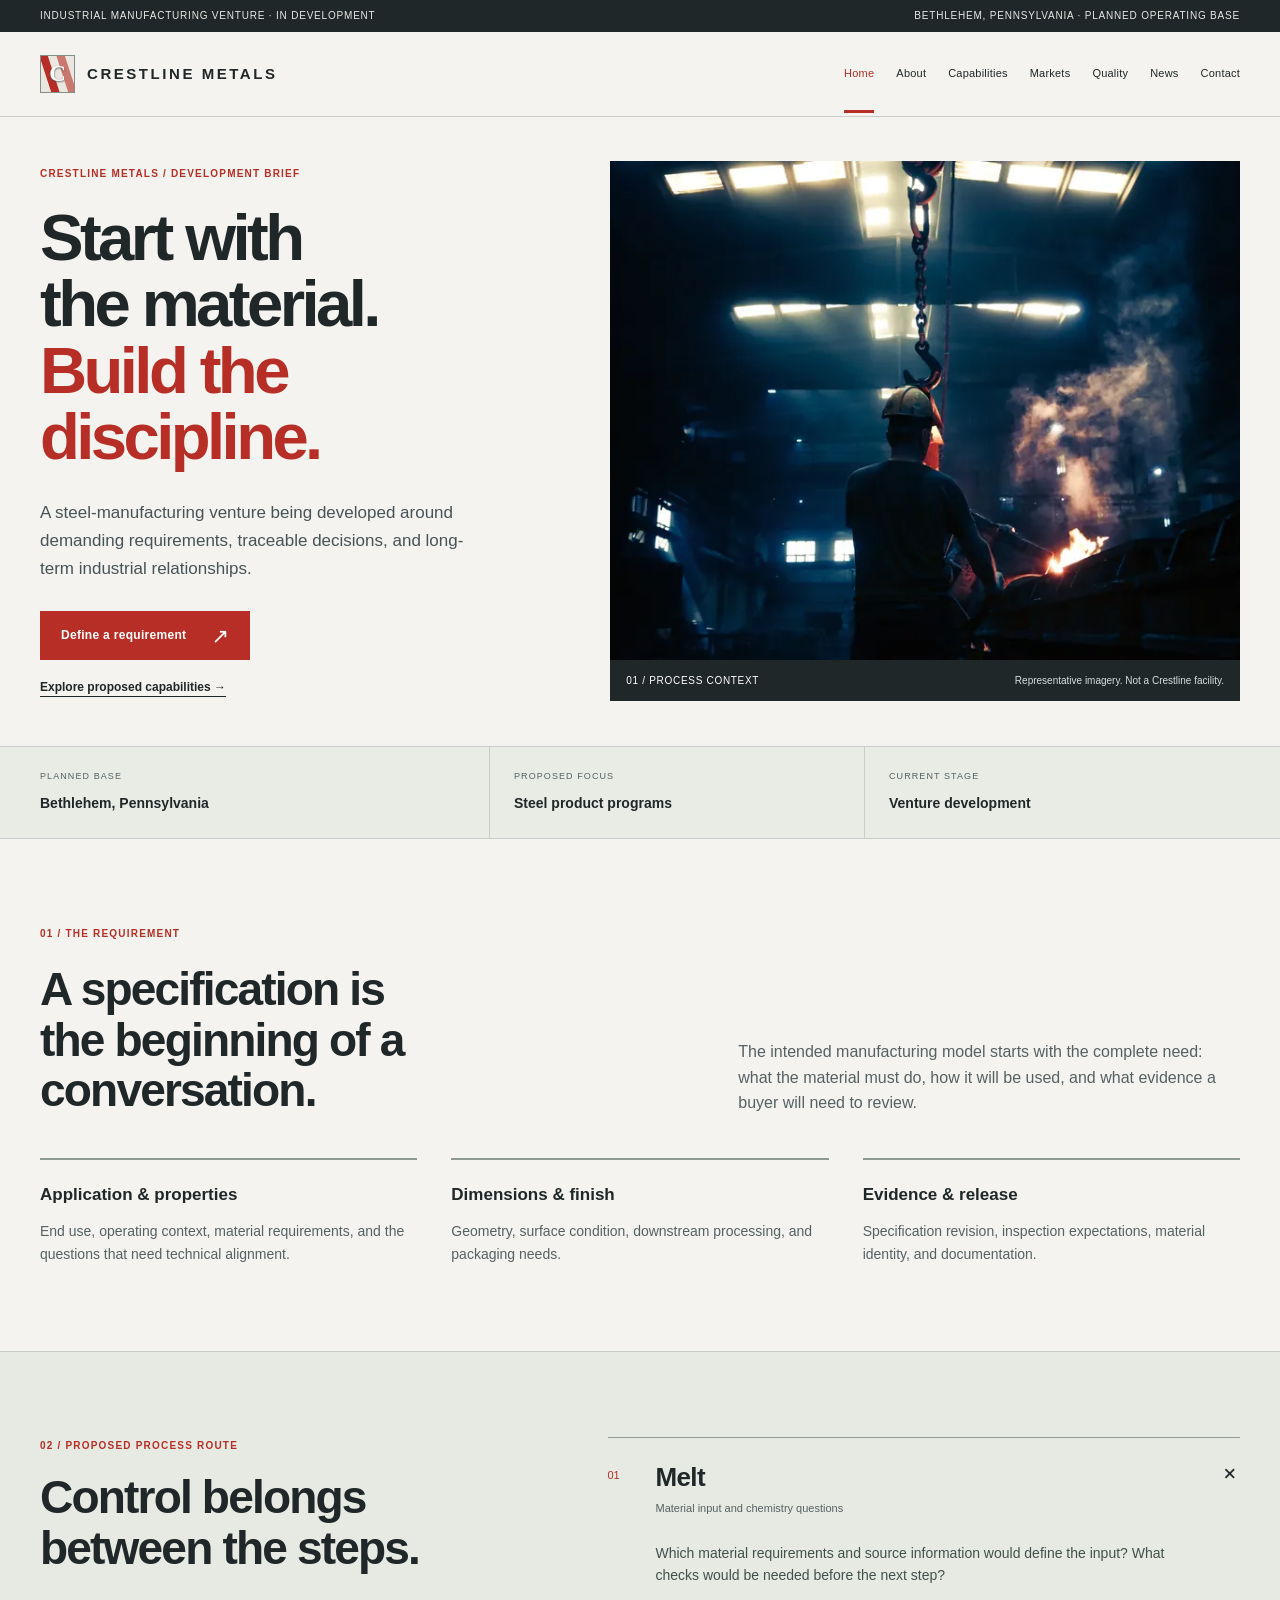
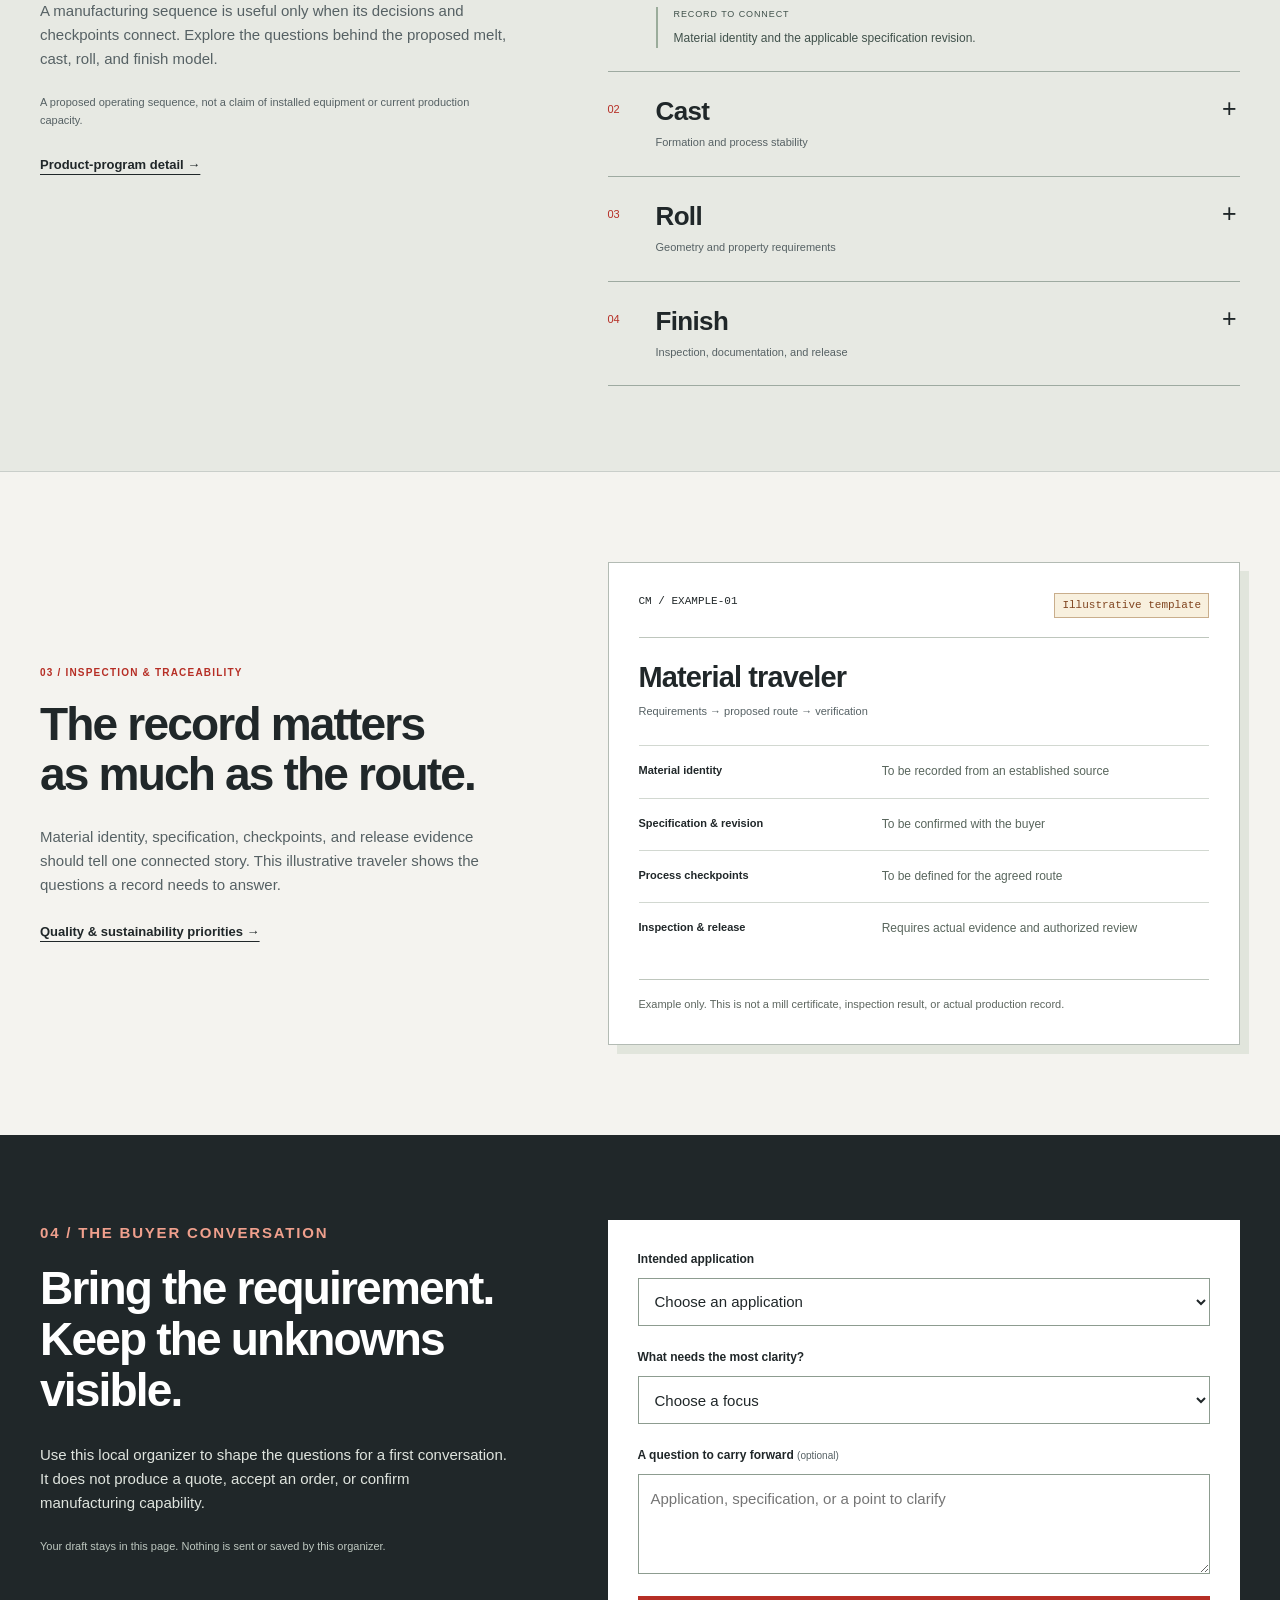
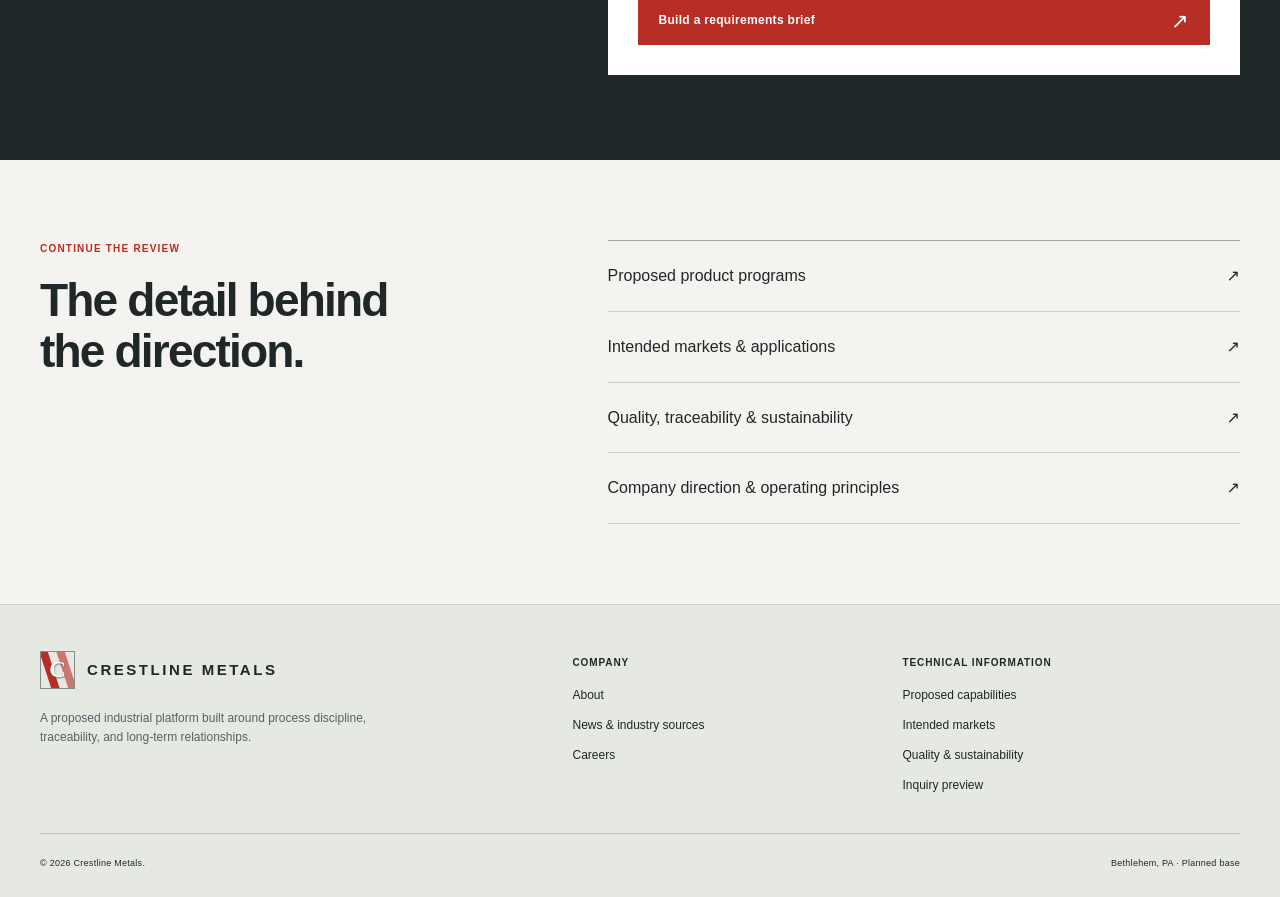
==== commit 69e567ed: "Remove repository links and personal studio promotion from the public website Keep navigation focuse" ====
--- a/index.html
+++ b/index.html
@@ -1,5 +1,5 @@
 <!doctype html><html lang="en"><head><meta charset="utf-8"><meta name="viewport" content="width=device-width,initial-scale=1"><title>Crestline Metals | Material. Process. Evidence.</title><meta name="description" content="A steel-manufacturing venture in development. Explore proposed process routes, traceability priorities, and a local buyer requirements brief. Bethlehem, Pennsylvania is the planned operating base."><link rel="canonical" href="https://crestlinemetals.josephjilovec.com/"><meta property="og:title" content="Crestline Metals | Material. Process. Evidence."><meta property="og:description" content="A proposed industrial platform centered on material requirements, process discipline, and traceable evidence."><meta property="og:url" content="https://crestlinemetals.josephjilovec.com/"><meta property="og:type" content="website"><meta property="og:image" content="https://crestlinemetals.josephjilovec.com/assets/steel-processing-1600.webp"><link rel="stylesheet" href="/styles.css"><script src="/site.js" defer></script><link rel="icon" href="/assets/crestline-mark.svg" type="image/svg+xml"></head><body><a class="skip" href="#main">Skip to content</a><header class="site-header"><div class="stage-strip"><div class="wrap"><span>Industrial manufacturing venture · In development</span><span>Bethlehem, Pennsylvania · Planned operating base</span></div></div><div class="wrap nav"><a class="brand" href="/" aria-label="Crestline Metals home"><span class="mark" aria-hidden="true"><span>C</span></span><span class="brandtext"><strong>CRESTLINE METALS</strong></span></a><nav class="navlinks" aria-label="Main navigation"><a href="/" aria-current="page">Home</a><a href="/about">About</a><a href="/capabilities">Capabilities</a><a href="/markets">Markets</a><a href="/quality">Quality</a><a href="/news">News</a><a href="/contact">Contact</a></nav><button class="menu" id="menu" type="button" aria-expanded="false" aria-controls="mobilepanel">Menu <span aria-hidden="true">+</span></button></div><nav class="mobilepanel" id="mobilepanel" aria-label="Mobile navigation" hidden><a href="/" aria-current="page">Home</a><a href="/about">About</a><a href="/capabilities">Capabilities</a><a href="/markets">Markets</a><a href="/quality">Quality</a><a href="/news">News</a><a href="/contact">Contact</a><a href="/careers">Careers</a></nav></header><main id="main">
-<section class="material-hero wrap" aria-labelledby="hero-title"><div class="material-copy"><p class="eyebrow">Crestline Metals / Development brief</p><h1 id="hero-title">Start with<br />the material.<br /><span>Build the discipline.</span></h1><p class="lead">A steel-manufacturing venture being developed around demanding requirements, traceable decisions, and long-term industrial relationships.</p><a class="btn red" href="#buyer-brief">Define a requirement <span aria-hidden="true">↗</span></a><a class="under-link" href="/capabilities">Explore proposed capabilities →</a><a class="brief-link" href="https://josephjilovec.com/api/executive-brief/crestline-metals" target="_blank" rel="noopener noreferrer">Executive brief PDF ↗</a></div><figure class="material-photo"><img src="/assets/steel-processing-1600.webp" srcset="/assets/steel-processing-800.webp 800w, /assets/steel-processing-1600.webp 1600w" sizes="(max-width: 760px) 100vw, 54vw" width="1600" height="1067" fetchpriority="high" alt="Representative photograph of an industrial worker beside a heated metal process." /><figcaption><span>01 / Process context</span><span>Representative imagery. Not a Crestline facility.</span></figcaption></figure></section>
+<section class="material-hero wrap" aria-labelledby="hero-title"><div class="material-copy"><p class="eyebrow">Crestline Metals / Development brief</p><h1 id="hero-title">Start with<br />the material.<br /><span>Build the discipline.</span></h1><p class="lead">A steel-manufacturing venture being developed around demanding requirements, traceable decisions, and long-term industrial relationships.</p><a class="btn red" href="#buyer-brief">Define a requirement <span aria-hidden="true">↗</span></a><a class="under-link" href="/capabilities">Explore proposed capabilities →</a></div><figure class="material-photo"><img src="/assets/steel-processing-1600.webp" srcset="/assets/steel-processing-800.webp 800w, /assets/steel-processing-1600.webp 1600w" sizes="(max-width: 760px) 100vw, 54vw" width="1600" height="1067" fetchpriority="high" alt="Representative photograph of an industrial worker beside a heated metal process." /><figcaption><span>01 / Process context</span><span>Representative imagery. Not a Crestline facility.</span></figcaption></figure></section>
 <div class="development-band"><div class="wrap"><div><span>Planned base</span><strong>Bethlehem, Pennsylvania</strong></div><div><span>Proposed focus</span><strong>Steel product programs</strong></div><div><span>Current stage</span><strong>Venture development</strong></div></div></div>
 <section class="requirements-section wrap" aria-labelledby="requirements-title"><div class="section-label">01 / The requirement</div><div class="requirements-intro"><h2 id="requirements-title">A specification is<br />the beginning of a conversation.</h2><p>The intended manufacturing model starts with the complete need: what the material must do, how it will be used, and what evidence a buyer will need to review.</p></div><dl class="requirement-topics"><div><dt>Application &amp; properties</dt><dd>End use, operating context, material requirements, and the questions that need technical alignment.</dd></div><div><dt>Dimensions &amp; finish</dt><dd>Geometry, surface condition, downstream processing, and packaging needs.</dd></div><div><dt>Evidence &amp; release</dt><dd>Specification revision, inspection expectations, material identity, and documentation.</dd></div></dl></section>
 <section class="route-section" aria-labelledby="route-title"><div class="wrap route-grid"><div><p class="section-label">02 / Proposed process route</p><h2 id="route-title">Control belongs<br />between the steps.</h2><p>A manufacturing sequence is useful only when its decisions and checkpoints connect. Explore the questions behind the proposed melt, cast, roll, and finish model.</p><p class="scope-note">A proposed operating sequence, not a claim of installed equipment or current production capacity.</p><a class="under-link" href="/capabilities">Product-program detail →</a></div><div class="process-route">
@@ -11,4 +11,4 @@
 <section class="trace-section wrap" aria-labelledby="trace-title"><div class="trace-intro"><p class="section-label">03 / Inspection &amp; traceability</p><h2 id="trace-title">The record matters<br />as much as the route.</h2><p>Material identity, specification, checkpoints, and release evidence should tell one connected story. This illustrative traveler shows the questions a record needs to answer.</p><a class="under-link" href="/quality">Quality &amp; sustainability priorities →</a></div><article class="traveler" aria-label="Illustrative traceability traveler"><div class="traveler-head"><span>CM / EXAMPLE-01</span><span class="status-tag">Illustrative template</span></div><h3>Material traveler</h3><p class="traveler-subtitle">Requirements → proposed route → verification</p><dl><div><dt>Material identity</dt><dd>To be recorded from an established source</dd></div><div><dt>Specification &amp; revision</dt><dd>To be confirmed with the buyer</dd></div><div><dt>Process checkpoints</dt><dd>To be defined for the agreed route</dd></div><div><dt>Inspection &amp; release</dt><dd>Requires actual evidence and authorized review</dd></div></dl><p class="traveler-note">Example only. This is not a mill certificate, inspection result, or actual production record.</p></article></section>
 <section id="buyer-brief" class="buyer-section" aria-labelledby="buyer-title"><div class="wrap buyer-grid"><div><p class="section-label">04 / The buyer conversation</p><h2 id="buyer-title">Bring the requirement.<br />Keep the unknowns visible.</h2><p>Use this local organizer to shape the questions for a first conversation. It does not produce a quote, accept an order, or confirm manufacturing capability.</p><p class="scope-note">Your draft stays in this page. Nothing is sent or saved by this organizer.</p></div><div class="buyer-workspace"><form id="requirement-brief"><div class="field"><label for="application">Intended application</label><select id="application" required><option value="">Choose an application</option><option value="infrastructure">Infrastructure</option><option value="energy">Energy</option><option value="mobility">Automotive &amp; mobility</option><option value="construction">Construction</option><option value="equipment">Industrial equipment</option><option value="other">Another application / To discuss</option></select></div><div class="field"><label for="priority">What needs the most clarity?</label><select id="priority" required><option value="">Choose a focus</option><option value="properties">Material properties</option><option value="dimensions">Dimensions &amp; finish</option><option value="traceability">Traceability &amp; documentation</option><option value="program">Program scope &amp; timing</option></select></div><div class="field"><label for="requirement-note">A question to carry forward <span>(optional)</span></label><textarea id="requirement-note" maxlength="1200" rows="3" placeholder="Application, specification, or a point to clarify"></textarea></div><button class="btn red" type="submit">Build a requirements brief <span aria-hidden="true">↗</span></button></form><section id="brief-result" class="brief-result" hidden aria-labelledby="brief-result-title"><h3 id="brief-result-title" tabindex="-1">Your requirements brief</h3><label for="brief-copy">Local draft / Not sent</label><textarea id="brief-copy" rows="10" readonly></textarea><p id="brief-status" role="status"></p><a class="btn dark" href="/contact#inquiry">Open the inquiry preview →</a><p class="scope-note">The inquiry page is also a local preview. This draft is not transferred or delivered automatically.</p></section></div></div></section>
 <section class="technical-index wrap" aria-labelledby="technical-title"><div><p class="section-label">Continue the review</p><h2 id="technical-title">The detail behind<br />the direction.</h2></div><nav aria-label="Explore technical information"><a href="/capabilities"><span>Proposed product programs</span><span aria-hidden="true">↗</span></a><a href="/markets"><span>Intended markets &amp; applications</span><span aria-hidden="true">↗</span></a><a href="/quality"><span>Quality, traceability &amp; sustainability</span><span aria-hidden="true">↗</span></a><a href="/about"><span>Company direction &amp; operating principles</span><span aria-hidden="true">↗</span></a></nav></section>
-</main><footer><div class="wrap"><div class="footergrid"><div class="footerbrand"><a class="brand" href="/"><span class="mark" aria-hidden="true"><span>C</span></span><span class="brandtext"><strong>CRESTLINE METALS</strong></span></a><p>A proposed industrial platform built around process discipline, traceability, and long-term relationships.</p></div><nav class="fcol" aria-label="Company links"><h2>Company</h2><a href="/about">About</a><a href="/news">News &amp; industry sources</a><a href="/careers">Careers</a></nav><nav class="fcol" aria-label="Technical links"><h2>Technical information</h2><a href="/capabilities">Proposed capabilities</a><a href="/markets">Intended markets</a><a href="/quality">Quality &amp; sustainability</a><a href="/contact">Inquiry preview</a></nav></div><div class="footerbottom"><span>© <span data-year>2026</span> Crestline Metals.</span><span>Bethlehem, PA · Planned base</span><a href="https://josephjilovec.com" target="_blank" rel="noopener noreferrer">Joseph Jilovec Venture Studio ↗</a></div></div></footer></body></html>+</main><footer><div class="wrap"><div class="footergrid"><div class="footerbrand"><a class="brand" href="/"><span class="mark" aria-hidden="true"><span>C</span></span><span class="brandtext"><strong>CRESTLINE METALS</strong></span></a><p>A proposed industrial platform built around process discipline, traceability, and long-term relationships.</p></div><nav class="fcol" aria-label="Company links"><h2>Company</h2><a href="/about">About</a><a href="/news">News &amp; industry sources</a><a href="/careers">Careers</a></nav><nav class="fcol" aria-label="Technical links"><h2>Technical information</h2><a href="/capabilities">Proposed capabilities</a><a href="/markets">Intended markets</a><a href="/quality">Quality &amp; sustainability</a><a href="/contact">Inquiry preview</a></nav></div><div class="footerbottom"><span>© <span data-year>2026</span> Crestline Metals.</span><span>Bethlehem, PA · Planned base</span></div></div></footer></body></html>
